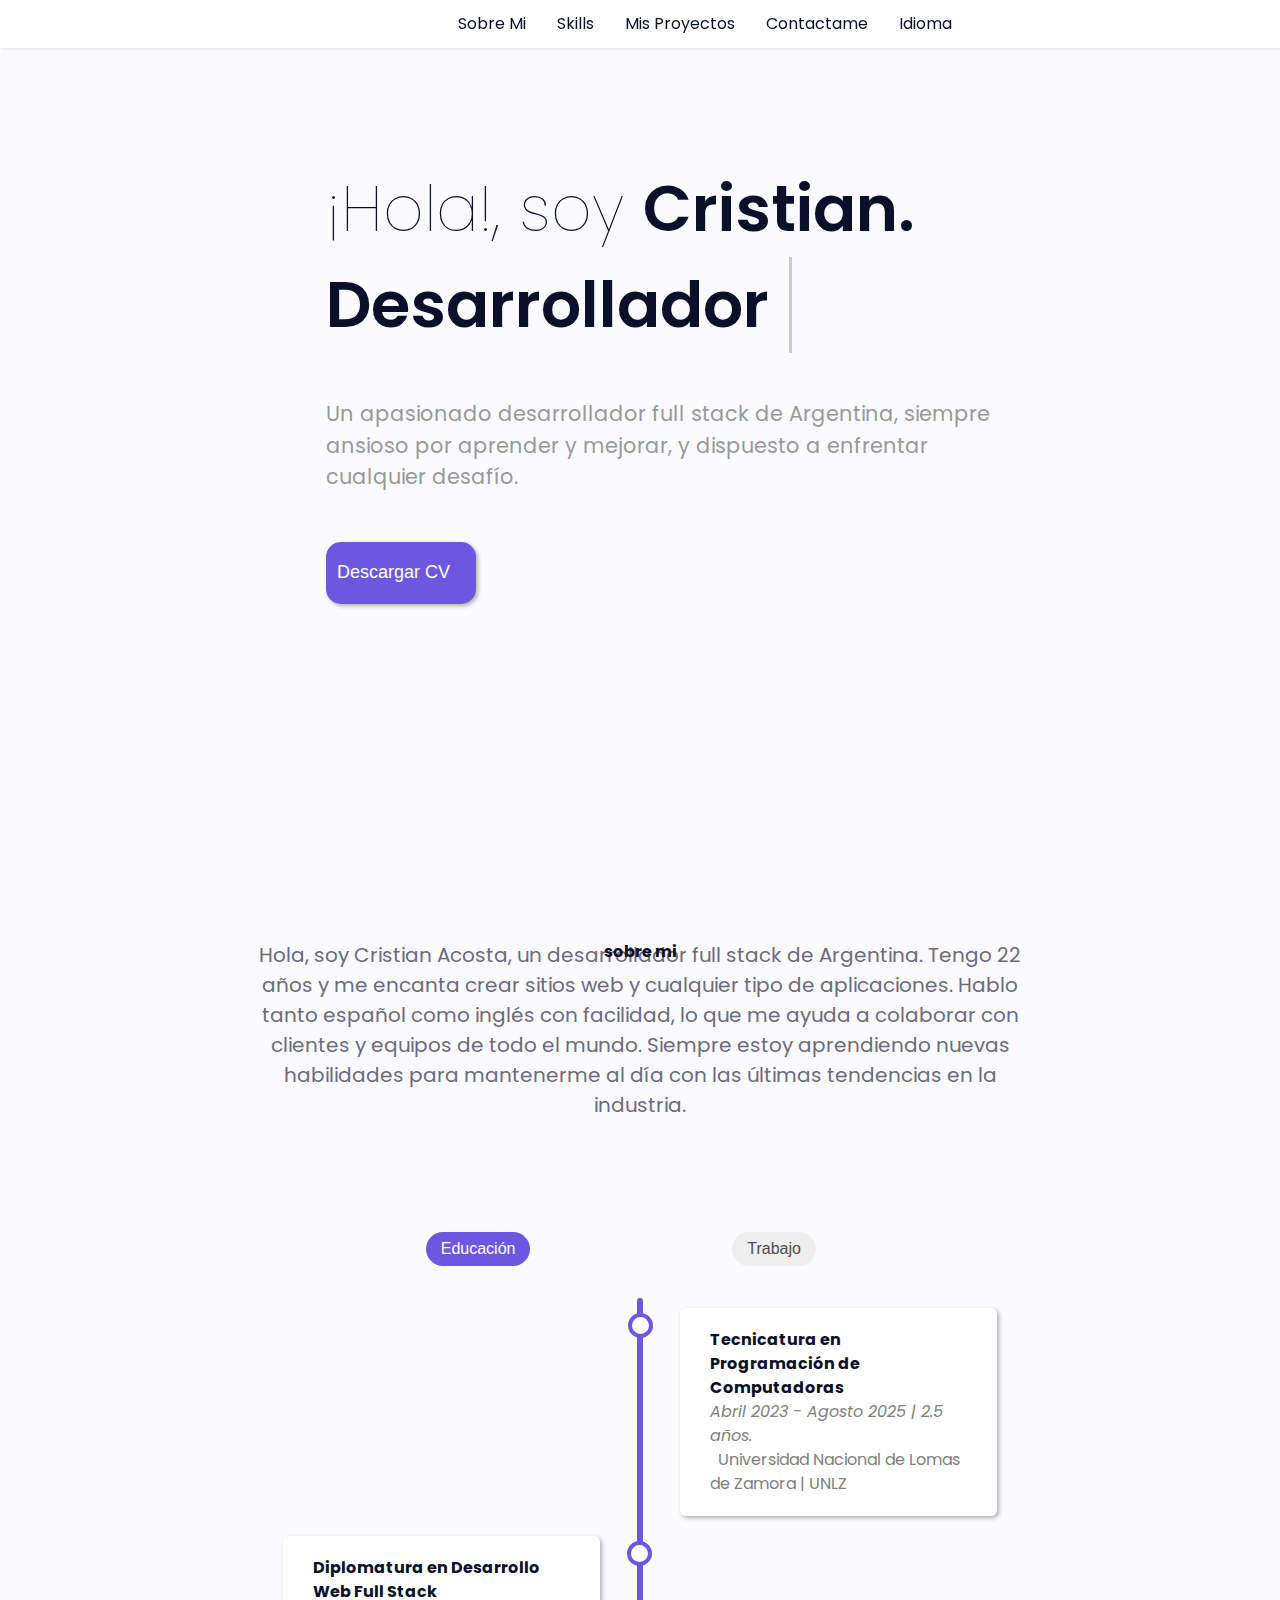
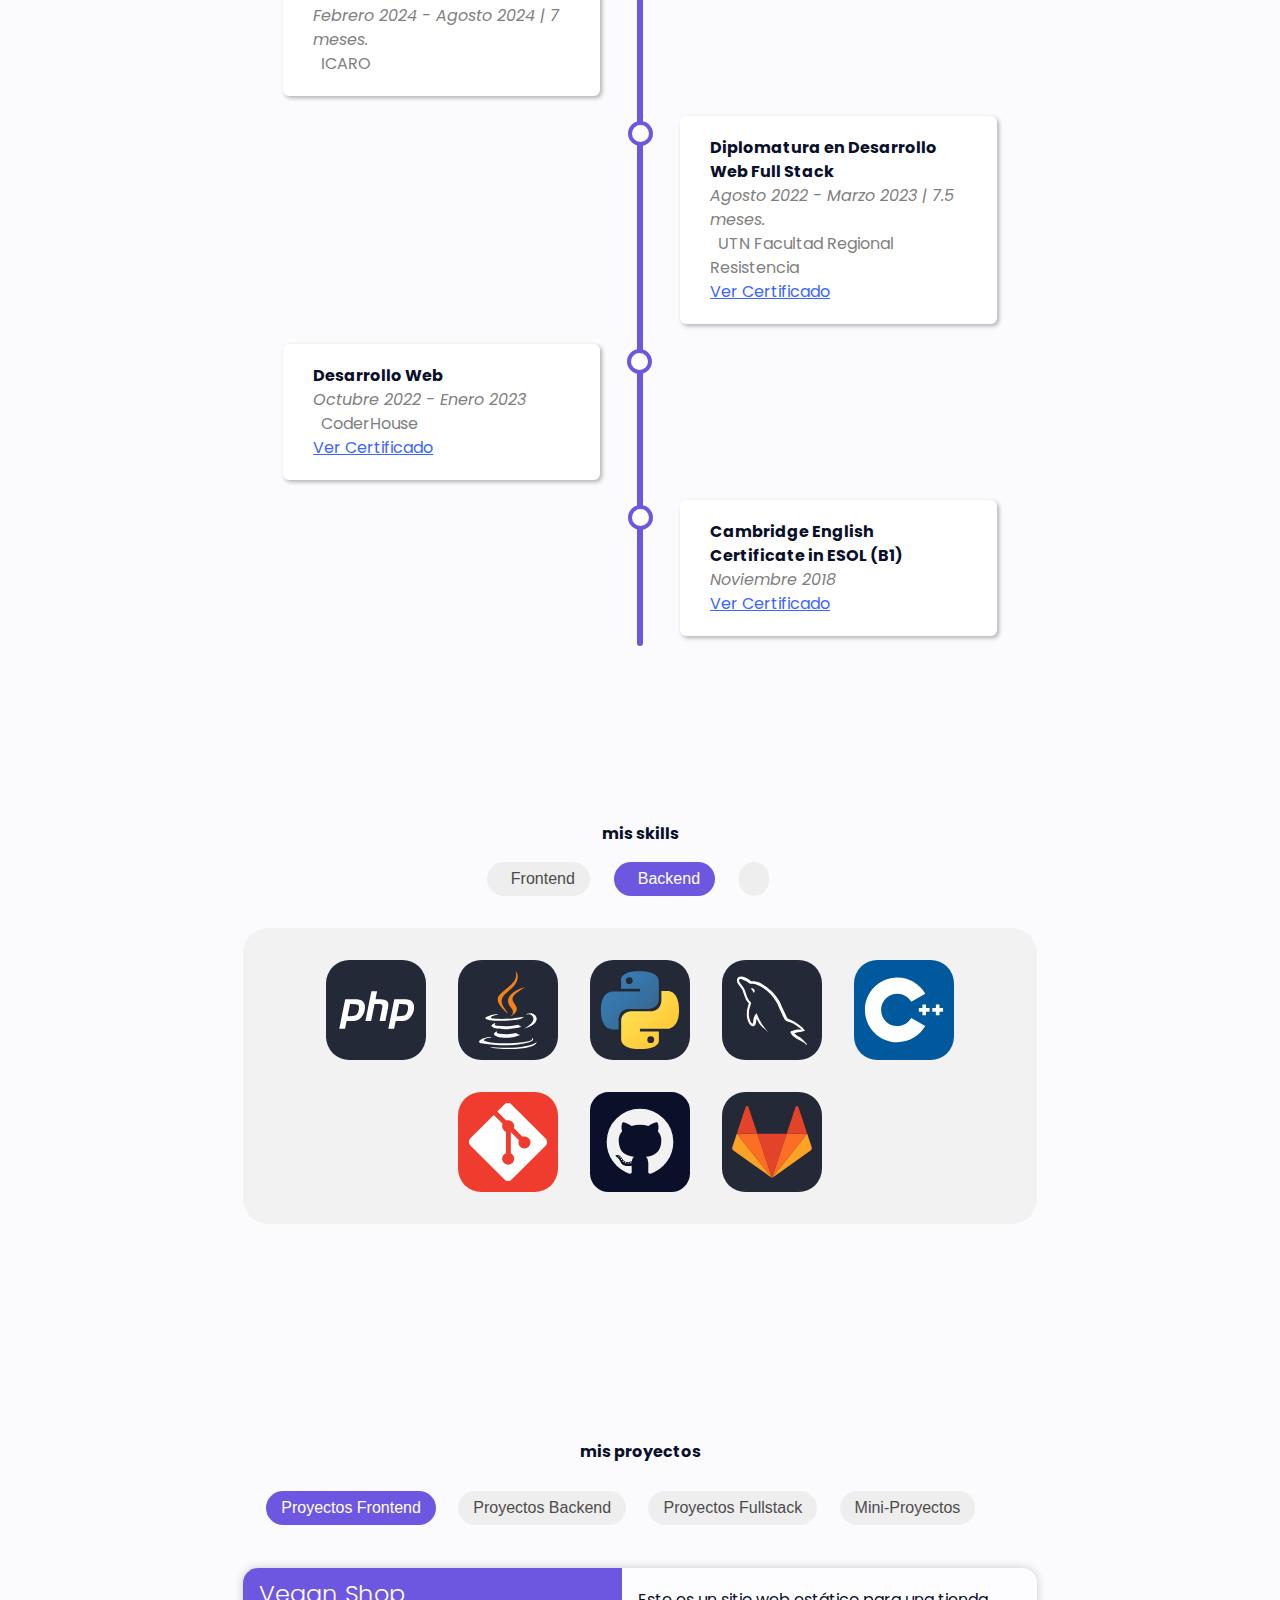
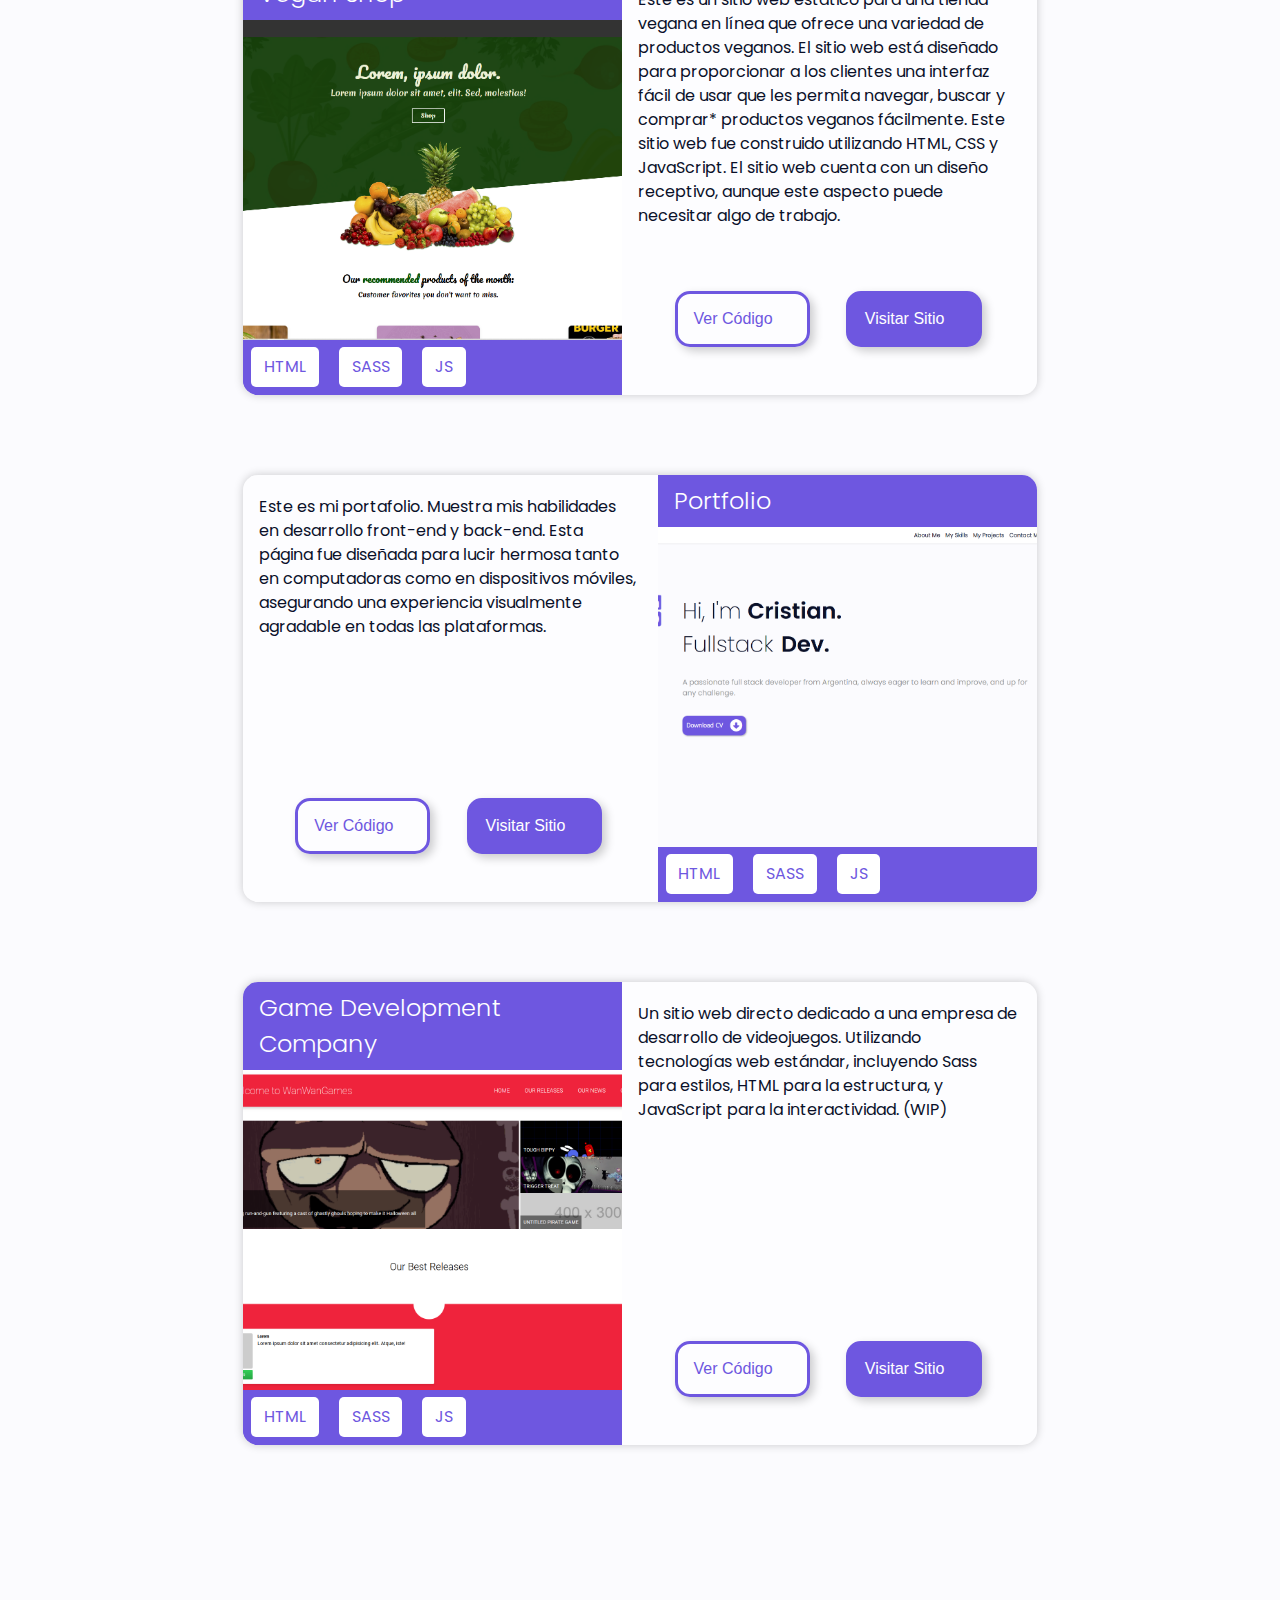
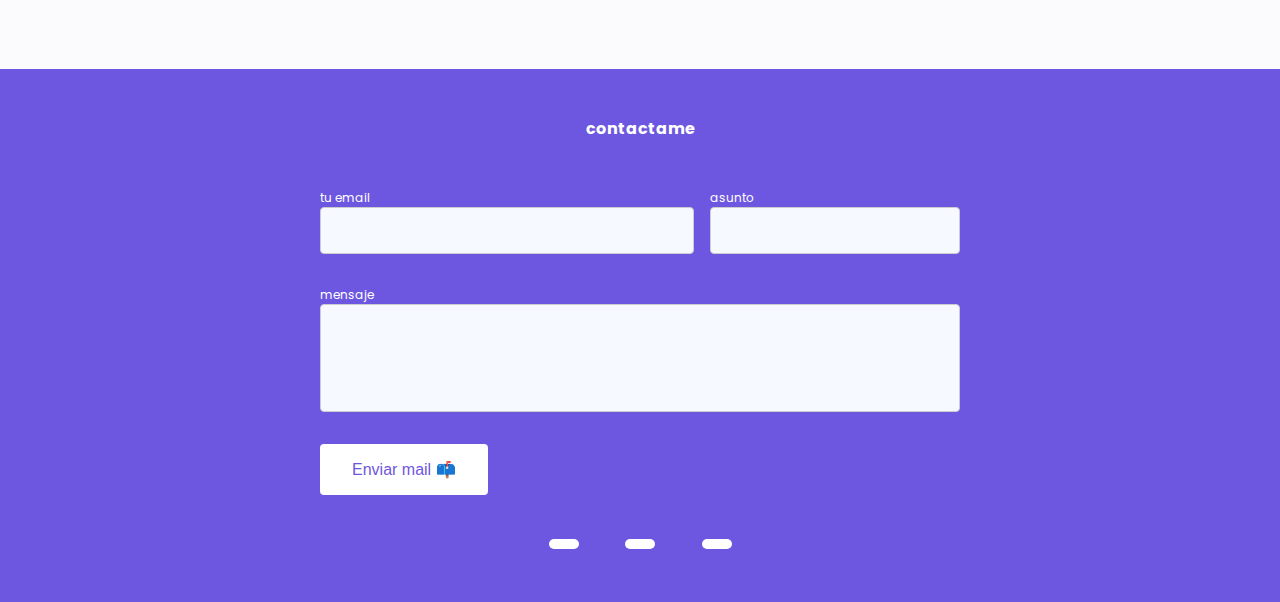
==== pages/es/index.html @ cb683a99 "new page in spanish" ====
<!DOCTYPE html>
<html lang="en">

<head>
    <meta charset="UTF-8">
    <meta name="viewport" content="width=device-width, initial-scale=1.0">
    <title>💼 Portfolio</title>
    <link rel="stylesheet" href="../../css/style.css">

    <!-- Fonts -->
    <link rel="preconnect" href="https://fonts.googleapis.com">
    <link rel="preconnect" href="https://fonts.gstatic.com" crossorigin>
    <link href="https://fonts.googleapis.com/css2?family=Roboto:wght@100;300;400;500;700;900&display=swap"
        rel="stylesheet">

    <!-- Icons -->
    <link rel="stylesheet" href="https://unicons.iconscout.com/release/v4.0.0/css/line.css">
    <script src="https://kit.fontawesome.com/a4e316a428.js" crossorigin="anonymous"></script>
    <script src="https://code.iconify.design/iconify-icon/1.0.7/iconify-icon.min.js"></script>
</head>


<body>
    <header>
        <!-- Header logo -->
        <div class="header_logo">
            <a href="#">
                <i class="fa-solid fa-microchip"></i>
            </a>
        </div>

        <!-- Navigation -->
        <nav>
            <ul id="mobile-nav">
                <!-- Hidden on mobile -->
                <li class="mobile-hidden">
                    <a href="#aboutme">Sobre Mi</a>
                </li>
                <li class="mobile-hidden">
                    <a href="#myskills">Skills</a>
                </li>
                <li class="mobile-hidden">
                    <a href="#projects">Mis Proyectos</a>
                </li>

                <li class="mobile-hidden">
                    <a href="#form">Contactame</a>
                </li>

                <li class="language_btn">
                    <a class="language_btn-text">Idioma
                        <i class="fa-solid fa-chevron-down iconElement"></i>
                    </a>
                    <div class="language_btn-content">
                        <a href="../../index.html" class="lang-option" data-lang="en">English</a>
                        <a href="" class="lang-option" data-lang="es">Español</a>
                    </div>
                </li>

            </ul>
            <li class="language_btn language_btn_mobile">
                <p class="language_btn-text">Idioma
                    <i class="fa-solid fa-chevron-down iconElement"></i>
                </p>
                <div class="language_btn-content">
                    <a href="../../index.html" class="lang-option" data-lang="en">English</a>
                    <a href="" class="lang-option" data-lang="en">Español</a>
                </div>
            </li>
        </nav>

        <!-- Burger menu for mobile -->
        <div class="burguer_menu">
            <div id="burguer_menu-icon">
                <i class="uil uil-bars"></i>
            </div>
        </div>
    </header>

    <main>
        <section id="presentation">
            <!-- Presentation Intro Text -->
            <div class="presentation_intro-text">
                <!-- Social Icons -->
                <div class="presentation_intro-text_social">
                    <i onclick="location.href='https://www.linkedin.com/in/cristian-acosta01/';"
                        class="fa-brands fa-linkedin"></i>
                    <i onclick="location.href='https://github.com/Acosta01-dev';"
                        class="fa-brands fa-square-github"></i>
                </div>
                <!-- Intro Text Content -->
                <div class="presentation_intro-text_greetings">
                    <h1>
                        ¡Hola!, soy <span>Cristian.</span><br> <span>Desarrollador</span>
                        <span class="typed-text"></span><span class="cursor">&nbsp;</span>
                    </h1>
                    <p>
                        Un apasionado desarrollador full stack de Argentina, siempre ansioso por aprender y mejorar, y
                        dispuesto a
                        enfrentar cualquier desafío.
                    </p>

                    <!-- Download CV Button -->
                    <button onclick="location.href='https://github.com/Acosta01-dev';">
                        <p>Descargar CV <i class="fa-solid fa-circle-down"></i></p>
                    </button>
                </div>


            </div>

            <div class="scrolldown_animation">
                <span></span>
                <span></span>
            </div>

        </section>

        <section id="aboutme">
            <!-- About Me Subtitle -->
            <p class="subtitle" data-unique="first_subtitle">sobre mi</p>
            <!-- User Circle Icon -->
            <i class="uil uil-user-circle"></i>
            <!-- About Me Text -->

            <p class="text">
                Hola, soy Cristian Acosta, un desarrollador full stack de Argentina. Tengo 22 años y me encanta
                crear sitios web y cualquier tipo de aplicaciones. Hablo tanto español como inglés con facilidad, lo que
                me ayuda a
                colaborar con clientes y equipos de todo el mundo. Siempre estoy aprendiendo nuevas habilidades para
                mantenerme al día con las últimas tendencias en la industria.
            </p>
        </section>

        <section>
            <div class="tabs-section" id="experience">
                <div class="tabs">
                    <div class="tabs_button tab-active" data-tab="tab1">
                        <button>
                            <p><i class="fa-solid fa-graduation-cap"></i> Educación</p>
                        </button>
                    </div>
                    <div class="tabs_button " data-tab="tab2">
                        <button>
                            <p><i class="fa-solid fa-briefcase"></i> Trabajo</p>
                        </button>
                    </div>
                </div>
                <div class="timeline_container">
                    <div class="timeline tab-content-js tab-content-active " id="tab1">

                        <div class="container right">
                            <div class="content">
                                <h1>Tecnicatura en Programación de Computadoras</h1>
                                <i>Abril 2023 - Agosto 2025 | 2.5 años.</i>
                                <p><i class="fa-sharp fa-solid fa-location-dot"></i>&nbsp; Universidad Nacional de Lomas
                                    de Zamora | UNLZ
                                </p>
                                <!-- <a href="">Ver Certificado</a> -->
                            </div>
                        </div>
                        <div class="container left">
                            <div class="content">
                                <h1>Diplomatura en Desarrollo Web Full Stack</h1>
                                <i>Febrero 2024 - Agosto 2024 | 7 meses.</i>
                                <p><i class="fa-sharp fa-solid fa-location-dot"></i>&nbsp; ICARO</p>
                                <!-- <a href="">See Certificate</a> -->
                            </div>
                        </div>
                        <div class="container right">
                            <div class="content">
                                <h1>Diplomatura en Desarrollo Web Full Stack</h1>
                                <i>Agosto 2022 - Marzo 2023 | 7.5 meses.</i>
                                <p><i class="fa-sharp fa-solid fa-location-dot"></i>&nbsp; UTN Facultad Regional
                                    Resistencia</p>
                                <a
                                    href="https://www.dropbox.com/s/x7ukhpajjzqy4nh/cert_aprob_57362_2669_2_2023-04-05-15-51-03.pdf?dl=0">Ver
                                    Certificado
                                </a>
                            </div>
                        </div>
                        <div class="container left">
                            <div class="content">
                                <h1>Desarrollo Web</h1>
                                <i>Octubre 2022 - Enero 2023</i>
                                <p><i class="fa-sharp fa-solid fa-location-dot"></i>&nbsp; CoderHouse</p>
                                <a
                                    href="https://www.dropbox.com/s/n609jxox1w1y4jg/63e1ec010eebb9000ef6c9c2%281%29.png?dl=0">Ver
                                    Certificado</a>
                            </div>
                        </div>
                        <div class="container right">
                            <div class="content">
                                <h1>Cambridge English Certificate in ESOL (B1)</h1>
                                <i>Noviembre 2018</i>
                                <a href="https://www.dropbox.com/s/uuyk7k5vzhvl5i5/Cambridge%20B1%20.pdf?dl=0">Ver
                                    Certificado</a>
                            </div>
                        </div>
                    </div>

                    <div class="timeline tab-content-js" id="tab2">
                        <div class="container left">
                            <div class="content">
                                <h1>Automotores Guamini</h1>
                                <i>Enero 2023 - Diciembre 2023</i>
                                <p><i class="fa-sharp fa-solid fa-circle-info"></i> Desarrollador Web</p>
                                <p><span>Diseñé y actualicé un sitio web con su correspondiente base de datos, asumiendo
                                        la responsabilidad de su mantenimiento durante un año. Utilicé PHP, SASS, HTML y
                                        JavaScript para el desarrollo e implementación.
                                    </span>
                                </p>
                            </div>
                        </div>
                        <!--<div     class="container right">
                            <div class="content">
                                <h1>Pure-Spa</h1>
                                <i>October 2022 - November 2022</i>
                                <p><i class="fa-sharp fa-solid fa-circle-info"></i> Freelance Project</p>
                                <p><span>Designed and developed a responsive static website about a wellness center for
                                        a
                                        costumer, utilizing HTML, CSS, and JavaScript to create an intuitive and
                                        visually
                                        appealing user interface.
                                    </span></p>

                            </div>
                        </div>
                    -->
                    </div>
                </div>

                <!-- https://icon-sets.iconify.design/ -->
            </div>
            <div class='tabs-section' id="myskills">
                <p class="subtitle">mis skills</p>
                <div class="tabs">
                    <div class="tabs_button " data-tab="tab1">
                        <button>
                            <p><i class="fa-solid fa-desktop"></i>&nbsp; Frontend</p>
                        </button>
                    </div>
                    <div class="tabs_button  tab-active" data-tab="tab2">
                        <button>
                            <p><i class="fa-solid fa-database"></i>&nbsp; Backend</p>
                        </button>
                    </div>
                    <div class="tabs_button " data-tab="tab3">
                        <button>
                            <p><i class="fa-solid fa-plus"></i></p>
                        </button>
                    </div>

                </div>
                <div class="tabs-content">
                    <div class="tab-content tab-content-js " id="tab1">
                        <p>
                            <svg xmlns="http://www.w3.org/2000/svg" width="100" height="100" viewBox="0 0 256 256">
                                <g fill="none">
                                    <rect width="256" height="256" fill="#E14E1D" rx="60" />
                                    <path fill="#fff"
                                        d="m48 38l8.61 96.593h110.71l-3.715 41.43l-35.646 9.638l-35.579-9.624l-2.379-26.602H57.94l4.585 51.281l65.427 18.172l65.51-18.172l8.783-98.061H85.824l-2.923-32.71h122.238L208 38H48Z" />
                                    <path fill="#EBEBEB"
                                        d="M128 38H48l8.61 96.593H128v-31.938H85.824l-2.923-32.71H128V38Zm0 147.647l-.041.014l-35.579-9.624l-2.379-26.602H57.94l4.585 51.281l65.427 18.172l.049-.014v-33.227Z" />
                                </g>
                            </svg>
                        </p>
                        <p>
                            <svg xmlns="http://www.w3.org/2000/svg" width="100" height="100" viewBox="0 0 256 256">
                                <g fill="none">
                                    <rect width="256" height="256" fill="#0277BD" rx="60" />
                                    <path fill="#EBEBEB"
                                        d="m53.753 102.651l2.862 31.942h71.481v-31.942H53.753ZM128.095 38H48l2.904 31.942h77.191V38Zm0 180.841v-33.233l-.14.037l-35.574-9.605l-2.274-25.476H58.042l4.475 50.154l65.431 18.164l.147-.041Z" />
                                    <path fill="#fff"
                                        d="m167.318 134.593l-3.708 41.426l-35.625 9.616v33.231l65.483-18.148l.48-5.397l7.506-84.092l.779-8.578L208 38h-80.015v31.942h45.009l-2.906 32.709h-42.103v31.942h39.333Z" />
                                </g>
                            </svg>
                        </p>
                        <p><svg xmlns="http://www.w3.org/2000/svg" width="100" height="100" viewBox="0 0 256 256">
                                <g fill="none">
                                    <rect width="256" height="256" fill="#F0DB4F" rx="60" />
                                    <path fill="#323330"
                                        d="m67.312 213.932l19.59-11.856c3.78 6.701 7.218 12.371 15.465 12.371c7.905 0 12.889-3.092 12.889-15.12v-81.798h24.058v82.138c0 24.917-14.606 36.259-35.916 36.259c-19.245 0-30.416-9.967-36.087-21.996m85.07-2.576l19.588-11.341c5.157 8.421 11.859 14.607 23.715 14.607c9.969 0 16.325-4.984 16.325-11.858c0-8.248-6.53-11.17-17.528-15.98l-6.013-2.579c-17.357-7.388-28.871-16.668-28.871-36.258c0-18.044 13.748-31.792 35.229-31.792c15.294 0 26.292 5.328 34.196 19.247l-18.731 12.029c-4.125-7.389-8.591-10.31-15.465-10.31c-7.046 0-11.514 4.468-11.514 10.31c0 7.217 4.468 10.139 14.778 14.608l6.014 2.577c20.449 8.765 31.963 17.699 31.963 37.804c0 21.654-17.012 33.51-39.867 33.51c-22.339 0-36.774-10.654-43.819-24.574" />
                                </g>
                            </svg></p>
                        <p><svg xmlns="http://www.w3.org/2000/svg" width="100" height="100" viewBox="0 0 256 256">
                                <g fill="none">
                                    <rect width="256" height="256" fill="#CD6799" rx="60" />
                                    <g clip-path="url(#skillIconsSass0)">
                                        <path fill="#fff"
                                            d="M200.107 139.163c-6.974.036-13.034 1.716-18.109 4.198c-1.862-3.687-3.724-6.973-4.053-9.383c-.365-2.811-.803-4.527-.365-7.886c.438-3.359 2.41-8.141 2.373-8.506c-.036-.366-.438-2.081-4.454-2.118c-4.016-.036-7.484.767-7.886 1.826c-.402 1.058-1.168 3.468-1.679 5.951c-.694 3.651-8.033 16.685-12.231 23.512c-1.351-2.665-2.519-5.002-2.775-6.864c-.365-2.811-.803-4.527-.365-7.886c.438-3.359 2.41-8.142 2.373-8.507c-.036-.365-.438-2.081-4.454-2.117c-4.016-.037-7.485.766-7.886 1.825c-.402 1.059-.84 3.542-1.68 5.951c-.839 2.41-10.587 24.17-13.143 29.792a168.207 168.207 0 0 1-3.249 6.754s-.037.11-.146.292a91 91 0 0 1-1.096 2.081v.037c-.547.986-1.132 1.898-1.424 1.898c-.219 0-.62-2.628.073-6.206c1.461-7.558 4.929-19.314 4.893-19.715c0-.219.657-2.264-2.264-3.323c-2.848-1.059-3.87.694-4.126.694c-.255 0-.438.621-.438.621s3.177-13.217-6.06-13.217c-5.769 0-13.728 6.316-17.67 12.012a5003.282 5003.282 0 0 0-13.437 7.338c-2.153 1.205-4.38 2.41-6.462 3.542c-.146-.146-.292-.329-.438-.475c-11.172-11.939-31.836-20.372-30.96-36.4c.329-5.842 2.337-21.176 39.686-39.796c30.741-15.151 55.203-10.953 59.438-1.643c6.06 13.29-13.107 37.97-44.87 41.548c-12.122 1.351-18.474-3.322-20.08-5.074c-1.68-1.826-1.936-1.935-2.557-1.57c-1.022.547-.365 2.19 0 3.139c.95 2.483 4.856 6.864 11.464 9.018c5.842 1.899 20.044 2.958 37.24-3.687c19.241-7.448 34.283-28.15 29.865-45.491c-4.417-17.598-33.625-23.403-61.263-13.582c-16.43 5.842-34.246 15.042-47.061 27.017c-15.225 14.24-17.634 26.616-16.648 31.8c3.541 18.401 28.915 30.376 39.065 39.248c-.511.292-.986.548-1.387.767c-5.075 2.519-24.425 12.632-29.245 23.33c-5.476 12.121.877 20.81 5.075 21.978c13.034 3.615 26.433-2.884 33.626-13.618c7.192-10.734 6.316-24.68 2.993-31.069a.762.762 0 0 0-.146-.219c1.315-.767 2.665-1.57 3.98-2.337a195.705 195.705 0 0 1 7.338-4.126c-1.241 3.396-2.154 7.448-2.592 13.29c-.547 6.864 2.264 15.772 5.951 19.277c1.643 1.533 3.578 1.57 4.82 1.57c4.308 0 6.243-3.578 8.397-7.813c2.628-5.185 5.002-11.209 5.002-11.209s-2.958 16.284 5.074 16.284c2.921 0 5.878-3.797 7.193-5.732v.036s.073-.109.219-.365c.292-.475.474-.767.474-.767v-.073c1.169-2.044 3.797-6.681 7.704-14.385c5.038-9.93 9.894-22.343 9.894-22.343s.438 3.03 1.935 8.068c.876 2.958 2.702 6.207 4.162 9.347c-1.168 1.643-1.898 2.555-1.898 2.555l.036.037c-.949 1.241-1.971 2.592-3.103 3.906c-3.98 4.747-8.726 10.187-9.383 11.757c-.767 1.862-.584 3.212.876 4.308c1.059.803 2.957.912 4.892.803c3.578-.256 6.098-1.132 7.339-1.68c1.935-.693 4.199-1.752 6.316-3.322c3.907-2.884 6.28-7.01 6.061-12.45c-.11-2.994-1.096-5.987-2.3-8.799c.365-.511.693-1.022 1.058-1.533c6.171-9.018 10.953-18.912 10.953-18.912s.438 3.03 1.935 8.069c.73 2.555 2.227 5.33 3.542 8.032c-5.805 4.71-9.383 10.186-10.661 13.764c-2.3 6.645-.511 9.638 2.884 10.332c1.534.329 3.724-.401 5.331-1.095c2.044-.657 4.454-1.789 6.754-3.469c3.906-2.884 7.667-6.9 7.448-12.34c-.11-2.482-.767-4.929-1.68-7.302c4.929-2.044 11.282-3.176 19.387-2.227c17.379 2.045 20.811 12.888 20.153 17.452c-.657 4.563-4.308 7.046-5.513 7.813c-1.204.767-1.606 1.022-1.496 1.57c.146.803.73.766 1.752.62c1.424-.255 9.127-3.687 9.456-12.084c.548-10.734-9.675-22.454-27.747-22.344ZM66.043 184.362c-5.768 6.279-13.8 8.653-17.269 6.645c-3.724-2.155-2.264-11.428 4.82-18.073c4.307-4.052 9.857-7.813 13.544-10.113c.84-.511 2.081-1.241 3.578-2.154c.256-.146.402-.219.402-.219l.876-.548c2.592 9.493.11 17.854-5.95 24.462Zm41.986-28.551c-2.008 4.893-6.206 17.415-8.762 16.722c-2.19-.585-3.541-10.077-.438-19.46c1.57-4.71 4.892-10.332 6.827-12.523c3.14-3.505 6.608-4.673 7.448-3.249c1.059 1.862-3.833 15.443-5.075 18.51Zm34.648 16.576c-.84.438-1.643.73-2.008.511c-.256-.146.365-.73.365-.73s4.345-4.674 6.061-6.791c.985-1.242 2.154-2.702 3.395-4.345v.475c0 5.586-5.403 9.346-7.813 10.88Zm26.725-6.098c-.621-.438-.511-1.898 1.57-6.462c.803-1.789 2.702-4.782 5.951-7.667c.365 1.169.621 2.3.584 3.359c-.036 7.047-5.075 9.675-8.105 10.77Z" />
                                    </g>
                                    <defs>
                                        <clipPath id="skillIconsSass0">
                                            <path fill="#fff" d="M28 53h200v149.909H28z" />
                                        </clipPath>
                                    </defs>
                                </g>
                            </svg></p>
                        <p> <svg xmlns="http://www.w3.org/2000/svg" width="100" height="100" viewBox="0 0 256 256">
                                <g fill="none">
                                    <rect width="256" height="256" fill="url(#skillIconsBootstrap0)" rx="60" />
                                    <g filter="url(#skillIconsBootstrap2)">
                                        <path fill="url(#skillIconsBootstrap1)"
                                            d="M131.97 196.157c29.676 0 47.559-14.531 47.559-38.497c0-18.117-12.759-31.232-31.706-33.309v-.754c13.92-2.265 24.843-15.192 24.843-29.628c0-20.57-16.239-33.969-40.986-33.969H76v136.157h55.97ZM97.653 77.267h28.807c15.66 0 24.553 6.983 24.553 19.627c0 13.493-10.343 21.041-29.096 21.041H97.653V77.267Zm0 101.623v-44.819h28.613c20.494 0 31.127 7.548 31.127 22.268c0 14.719-10.343 22.551-29.87 22.551h-29.87Z" />
                                        <path stroke="#fff" stroke-width="2"
                                            d="M131.97 196.157c29.676 0 47.559-14.531 47.559-38.497c0-18.117-12.759-31.232-31.706-33.309v-.754c13.92-2.265 24.843-15.192 24.843-29.628c0-20.57-16.239-33.969-40.986-33.969H76v136.157h55.97ZM97.653 77.267h28.807c15.66 0 24.553 6.983 24.553 19.627c0 13.493-10.343 21.041-29.096 21.041H97.653V77.267Zm0 101.623v-44.819h28.613c20.494 0 31.127 7.548 31.127 22.268c0 14.719-10.343 22.551-29.87 22.551h-29.87Z" />
                                    </g>
                                    <defs>
                                        <linearGradient id="skillIconsBootstrap0" x1="0" x2="256" y1="0" y2="256"
                                            gradientUnits="userSpaceOnUse">
                                            <stop stop-color="#9013FE" />
                                            <stop offset="1" stop-color="#6B11F4" />
                                        </linearGradient>
                                        <linearGradient id="skillIconsBootstrap1" x1="85.793" x2="148.541" y1="68.962"
                                            y2="175.084" gradientUnits="userSpaceOnUse">
                                            <stop stop-color="#fff" />
                                            <stop offset="1" stop-color="#F1E5FC" />
                                        </linearGradient>
                                        <filter id="skillIconsBootstrap2" width="137.529" height="170.157" x="59" y="47"
                                            color-interpolation-filters="sRGB" filterUnits="userSpaceOnUse">
                                            <feFlood flood-opacity="0" result="BackgroundImageFix" />
                                            <feColorMatrix in="SourceAlpha" result="hardAlpha"
                                                values="0 0 0 0 0 0 0 0 0 0 0 0 0 0 0 0 0 0 127 0" />
                                            <feOffset dy="4" />
                                            <feGaussianBlur stdDeviation="8" />
                                            <feColorMatrix values="0 0 0 0 0 0 0 0 0 0 0 0 0 0 0 0 0 0 0.15 0" />
                                            <feBlend in2="BackgroundImageFix" result="effect1_dropShadow_158_100" />
                                            <feBlend in="SourceGraphic" in2="effect1_dropShadow_158_100"
                                                result="shape" />
                                        </filter>
                                    </defs>
                                </g>
                            </svg>
                        </p>
                        <!--
                        <p>
                            <svg xmlns="http://www.w3.org/2000/svg" width="100" height="100" viewBox="0 0 256 256">
                                <g fill="none">
                                    <rect width="256" height="256" fill="#242938" rx="60" />
                                    <path fill="#00D8FF"
                                        d="M128.001 146.951c10.304 0 18.656-8.353 18.656-18.656c0-10.303-8.352-18.656-18.656-18.656c-10.303 0-18.656 8.353-18.656 18.656c0 10.303 8.353 18.656 18.656 18.656Z" />
                                    <path stroke="#00D8FF" stroke-width="8.911"
                                        d="M128.002 90.363c25.048 0 48.317 3.594 65.862 9.635C215.003 107.275 228 118.306 228 128.295c0 10.409-13.774 22.128-36.475 29.649c-17.162 5.686-39.746 8.654-63.523 8.654c-24.378 0-47.463-2.786-64.819-8.717C41.225 150.376 28 138.506 28 128.295c0-9.908 12.41-20.854 33.252-28.12c17.61-6.14 41.453-9.812 66.746-9.812h.004Z"
                                        clip-rule="evenodd" />
                                    <path stroke="#00D8FF" stroke-width="8.911"
                                        d="M94.981 109.438c12.514-21.698 27.251-40.06 41.249-52.24c16.864-14.677 32.914-20.425 41.566-15.436c9.017 5.2 12.288 22.988 7.463 46.41c-3.645 17.707-12.359 38.753-24.238 59.351c-12.179 21.118-26.124 39.724-39.931 51.792c-17.471 15.272-34.362 20.799-43.207 15.698c-8.583-4.946-11.865-21.167-7.747-42.852c3.479-18.323 12.21-40.812 24.841-62.723h.004Z"
                                        clip-rule="evenodd" />
                                    <path stroke="#00D8FF" stroke-width="8.911"
                                        d="M95.012 147.578c-12.549-21.674-21.093-43.616-24.659-61.826c-4.293-21.941-1.258-38.716 7.387-43.72c9.009-5.216 26.052.834 43.934 16.712c13.52 12.004 27.403 30.061 39.316 50.639c12.214 21.098 21.368 42.473 24.929 60.461c4.506 22.764.859 40.157-7.978 45.272c-8.574 4.964-24.265-.291-40.996-14.689c-14.136-12.164-29.26-30.959-41.933-52.849Z"
                                        clip-rule="evenodd" />
                                </g>
                            </svg>
                        </p>
                        <p>
                            <svg xmlns="http://www.w3.org/2000/svg" width="100" height="100" viewBox="0 0 256 256">
                                <g fill="none">
                                    <rect width="256" height="256" fill="#007ACC" rx="60" />
                                    <path fill="#fff"
                                        d="m56.611 128.849l-.081 10.484h33.32v94.679h23.57v-94.679h33.32v-10.281c0-5.689-.121-10.443-.284-10.565c-.122-.162-20.399-.244-44.983-.203l-44.739.122l-.122 10.443Zm149.956-10.741c6.501 1.626 11.459 4.511 16.01 9.224c2.357 2.52 5.851 7.112 6.136 8.209c.081.325-11.053 7.802-17.798 11.987c-.244.163-1.22-.894-2.317-2.519c-3.291-4.795-6.745-6.868-12.028-7.233c-7.761-.529-12.759 3.535-12.718 10.321c0 1.991.284 3.169 1.097 4.795c1.706 3.535 4.876 5.648 14.832 9.955c18.326 7.884 26.168 13.085 31.045 20.48c5.445 8.249 6.664 21.415 2.966 31.208c-4.063 10.646-14.141 17.879-28.323 20.277c-4.388.772-14.791.65-19.504-.203c-10.281-1.829-20.033-6.908-26.047-13.572c-2.357-2.601-6.949-9.387-6.664-9.875c.121-.162 1.178-.812 2.356-1.503c1.138-.65 5.446-3.129 9.509-5.486l7.355-4.267l1.544 2.276c2.154 3.291 6.867 7.802 9.712 9.305c8.167 4.308 19.383 3.698 24.909-1.259c2.357-2.154 3.332-4.389 3.332-7.68c0-2.967-.366-4.267-1.91-6.502c-1.991-2.844-6.054-5.242-17.595-10.24c-13.206-5.689-18.895-9.224-24.096-14.832c-3.007-3.25-5.852-8.452-7.03-12.8c-.975-3.616-1.219-12.678-.447-16.335c2.722-12.759 12.353-21.658 26.25-24.3c4.511-.853 14.994-.528 19.424.569Z" />
                                </g>
                            </svg>
                        </p>
                         -->
                    </div>
                    <div class="tab-content tab-content-js tab-content-active" id="tab2">
                        <p>
                            <svg xmlns="http://www.w3.org/2000/svg" width="100" height="100" viewBox="0 0 256 256">
                                <g fill="none">
                                    <rect width="256" height="256" fill="#242938" rx="60" />
                                    <path fill="#fff"
                                        d="M49.158 100.246h28.408c8.338.07 14.38 2.474 18.126 7.208c3.746 4.734 4.982 11.2 3.71 19.398c-.494 3.746-1.59 7.42-3.286 11.024c-1.626 3.604-3.886 6.854-6.784 9.752c-3.534 3.674-7.314 6.006-11.342 6.996c-4.028.99-8.198 1.484-12.508 1.484h-12.72l-4.028 20.14H34l15.158-76.002ZM61.56 112.33l-6.36 31.8c.424.07.848.106 1.272.106h1.484c6.784.07 12.438-.6 16.96-2.014c4.522-1.484 7.562-6.642 9.116-15.476c1.272-7.42 0-11.696-3.816-12.826c-3.746-1.13-8.444-1.66-14.098-1.59c-.848.07-1.66.106-2.438.106h-2.226l.106-.106M116.186 80h14.628l-4.134 20.246h13.144c7.208.142 12.578 1.626 16.112 4.452c3.604 2.826 4.664 8.198 3.18 16.112l-7.102 35.298h-14.84l6.784-33.708c.706-3.534.494-6.042-.636-7.526s-3.568-2.226-7.314-2.226l-11.766-.106l-8.692 43.566h-14.628L116.186 80Zm58.638 20.246h28.408c8.338.07 14.38 2.474 18.126 7.208c3.746 4.734 4.982 11.2 3.71 19.398c-.494 3.746-1.59 7.42-3.286 11.024c-1.626 3.604-3.886 6.854-6.784 9.752c-3.534 3.674-7.314 6.006-11.342 6.996c-4.028.99-8.198 1.484-12.508 1.484h-12.72l-4.028 20.14h-14.734l15.158-76.002Zm12.402 12.084l-6.36 31.8c.424.07.848.106 1.272.106h1.484c6.784.07 12.438-.6 16.96-2.014c4.522-1.484 7.562-6.642 9.116-15.476c1.272-7.42 0-11.696-3.816-12.826c-3.746-1.13-8.444-1.66-14.098-1.59c-.848.07-1.66.106-2.438.106h-2.226l.106-.106" />
                                </g>
                            </svg>
                        </p>
                        <p>
                            <svg xmlns="http://www.w3.org/2000/svg" width="100" height="100" viewBox="0 0 256 256">
                                <g fill="none">
                                    <rect width="256" height="256" fill="#242938" rx="60" />
                                    <path fill="#fff"
                                        d="M101.634 182.619s-7.68 4.674 5.345 6.011c15.728 2.004 24.044 1.669 41.407-1.668c0 0 4.674 3.009 11.02 5.344c-39.075 16.696-88.497-1.002-57.772-9.687Zm-5.009-21.705s-8.35 6.346 4.674 7.679c17.028 1.669 30.391 2.004 53.433-2.667c0 0 3.009 3.341 8.015 5.01c-47.083 14.025-99.85 1.333-66.122-10.019v-.003Zm92.17 38.07s5.676 4.674-6.346 8.35c-22.376 6.678-93.839 8.685-113.876 0c-7.009-3.009 6.347-7.352 10.686-8.015c4.342-1.002 6.678-1.002 6.678-1.002c-7.68-5.344-51.095 11.02-22.041 15.729c79.813 13.027 145.603-5.676 124.896-15.028l.003-.034Zm-83.488-60.781s-36.402 8.685-13.028 11.687c10.019 1.333 29.721 1.002 48.089-.335c15.028-1.334 30.09-4.007 30.09-4.007s-5.345 2.338-9.017 4.674c-37.099 9.693-108.23 5.351-87.858-4.668c17.37-8.35 31.724-7.351 31.724-7.351Zm65.116 36.401c37.407-19.37 20.037-38.07 8.015-35.731c-3.009.667-4.342 1.334-4.342 1.334s1.001-2.004 3.34-2.667c23.709-8.35 42.413 25.046-7.679 38.07c0 0 .335-.335.666-1.002v-.004Zm-61.444 52.76c36.067 2.339 91.168-1.334 92.505-18.369c0 0-2.667 6.678-29.72 11.688c-30.722 5.676-68.796 5.009-91.168 1.333c0 0 4.674 4.007 28.386 5.344l-.003.004Z" />
                                    <path fill="#F58219"
                                        d="M147.685 28s20.704 21.039-19.702 52.76c-32.394 25.712-7.351 40.408 0 57.101c-19.035-17.028-32.722-32.059-23.377-46.085C118.331 71.083 156.062 61.064 147.685 28ZM137 123.842c9.683 11.02-2.667 21.039-2.667 21.039s24.711-12.686 13.359-28.387c-10.354-15.028-18.368-22.376 25.046-47.425c0 0-68.46 17.028-35.731 54.766l-.007.007Z" />
                                </g>
                            </svg>
                        </p>
                        <p>
                            <svg xmlns="http://www.w3.org/2000/svg" width="100" height="100" viewBox="0 0 256 256">
                                <g fill="none">
                                    <rect width="256" height="256" fill="#242938" rx="60" />
                                    <path fill="url(#skillIconsPythonDark0)"
                                        d="M127.279 29c-50.772 0-47.602 22.018-47.602 22.018l.057 22.81h48.451v6.85H60.489S28 76.992 28 128.221c0 51.23 28.357 49.414 28.357 49.414h16.924v-23.773s-.912-28.357 27.905-28.357h48.054s26.999.436 26.999-26.094V55.546S180.338 29 127.279 29Zm-26.716 15.339a8.708 8.708 0 0 1 8.717 8.717a8.708 8.708 0 0 1-8.717 8.716a8.708 8.708 0 0 1-8.716-8.716a8.708 8.708 0 0 1 8.716-8.717Z" />
                                    <path fill="url(#skillIconsPythonDark1)"
                                        d="M128.721 227.958c50.772 0 47.602-22.017 47.602-22.017l-.057-22.811h-48.451v-6.849h67.696S228 179.966 228 128.736c0-51.23-28.357-49.413-28.357-49.413h-16.924v23.773s.912 28.357-27.905 28.357H106.76s-27-.437-27 26.093v43.866s-4.099 26.546 48.961 26.546Zm26.716-15.339a8.708 8.708 0 0 1-8.717-8.716a8.708 8.708 0 0 1 8.717-8.717a8.709 8.709 0 0 1 8.717 8.717a8.709 8.709 0 0 1-8.717 8.716Z" />
                                    <defs>
                                        <linearGradient id="skillIconsPythonDark0" x1="47.22" x2="146.333" y1="46.896"
                                            y2="145.02" gradientUnits="userSpaceOnUse">
                                            <stop stop-color="#387EB8" />
                                            <stop offset="1" stop-color="#366994" />
                                        </linearGradient>
                                        <linearGradient id="skillIconsPythonDark1" x1="108.056" x2="214.492"
                                            y1="109.905" y2="210.522" gradientUnits="userSpaceOnUse">
                                            <stop stop-color="#FFE052" />
                                            <stop offset="1" stop-color="#FFC331" />
                                        </linearGradient>
                                    </defs>
                                </g>
                            </svg>
                        </p>
                        <!-- 
                        <p>
                            <svg xmlns="http://www.w3.org/2000/svg" width="100" height="100" viewBox="0 0 256 256">
                                <g fill="none">
                                    <rect width="256" height="256" fill="#242938" rx="60" />
                                    <path fill="#FF2D20" fill-rule="evenodd"
                                        d="M215.846 78.314c.064.243.098.494.098.747v39.199c0 .503-.131.997-.379 1.432a2.838 2.838 0 0 1-1.037 1.047l-32.446 18.942v37.545a2.873 2.873 0 0 1-1.409 2.48l-67.728 39.535c-.155.089-.324.146-.493.207c-.064.022-.123.061-.19.079a2.81 2.81 0 0 1-1.445 0c-.077-.022-.148-.065-.222-.093c-.155-.057-.317-.107-.465-.193l-67.714-39.535a2.848 2.848 0 0 1-1.036-1.047a2.893 2.893 0 0 1-.38-1.433V59.629c0-.258.035-.508.099-.75c.02-.083.07-.158.098-.24c.053-.15.102-.303.18-.443c.053-.093.13-.168.194-.253c.08-.115.155-.233.25-.333c.08-.082.187-.143.278-.214c.102-.086.194-.179.31-.247h.004L76.27 37.382a2.796 2.796 0 0 1 2.819 0l33.859 19.767h.007c.112.072.208.161.31.243c.091.072.193.136.274.215c.099.103.17.221.254.336c.06.085.141.16.19.253c.081.143.127.293.184.443c.028.082.077.157.098.243c.065.244.098.495.099.747v73.45l28.214-16.473v-37.55c0-.25.035-.503.099-.742c.025-.086.07-.161.099-.243c.056-.15.105-.304.183-.443c.053-.093.13-.168.19-.254c.085-.114.155-.232.254-.332c.081-.082.183-.143.275-.215c.105-.085.197-.178.31-.246h.004l33.862-19.768a2.789 2.789 0 0 1 2.818 0l33.859 19.768c.12.072.211.16.317.243c.088.071.19.136.271.214c.099.104.169.222.254.336c.063.086.141.16.19.254c.081.14.127.293.183.443c.032.082.078.157.099.243Zm-5.546 38.292V84.009l-11.849 6.916l-16.369 9.557v32.597l28.221-16.473h-.003Zm-33.859 58.966v-32.618l-16.101 9.325l-45.979 26.609v32.925l62.08-36.241ZM46.644 64.577v110.995l62.073 36.238v-32.919l-32.428-18.61l-.01-.007l-.015-.007c-.109-.064-.2-.157-.303-.236c-.088-.071-.19-.128-.267-.207l-.007-.01c-.092-.09-.156-.2-.233-.301c-.07-.096-.155-.178-.211-.278l-.004-.011c-.064-.107-.103-.236-.148-.357c-.046-.107-.106-.207-.134-.322v-.004c-.035-.135-.042-.278-.057-.418c-.014-.107-.042-.214-.042-.321V81.051L58.493 71.49l-11.849-6.91v-.003Zm31.04-21.415L49.474 59.63l28.203 16.466l28.207-16.47l-28.207-16.463h.007Zm14.671 102.764l16.366-9.553V64.577l-11.85 6.917l-16.368 9.556v71.797l11.852-6.921Zm86.909-83.332l-28.208 16.467l28.208 16.466l28.203-16.47l-28.203-16.463Zm-2.823 37.888l-16.369-9.557l-11.848-6.916v32.597l16.365 9.553l11.852 6.92v-32.597Zm-64.905 73.458l41.373-23.952l20.682-11.968l-28.186-16.456l-32.453 18.946l-29.578 17.267l28.162 16.163Z"
                                        clip-rule="evenodd" />
                                </g>
                            </svg>
                        </p>
                        -->
                        <p>
                            <svg xmlns="http://www.w3.org/2000/svg" width="100" height="100" viewBox="0 0 256 256">
                                <g fill="none">
                                    <rect width="256" height="256" fill="#242938" rx="60" />
                                    <g clip-path="url(#skillIconsMysqlDark0)">
                                        <path fill="#fff" fill-rule="evenodd"
                                            d="M203.801 178.21c-9.79-.272-17.385.731-23.75 3.409c-1.833.736-4.774.736-5.016 3.043c.98.968 1.098 2.552 1.957 3.894c1.467 2.435 4.041 5.715 6.365 7.417l7.834 5.598c4.774 2.917 10.16 4.622 14.811 7.542c2.694 1.704 5.386 3.894 8.08 5.721c1.372.973 2.203 2.558 3.918 3.163v-.368c-.856-1.091-1.103-2.672-1.956-3.894l-3.677-3.526c-3.547-4.744-7.957-8.884-12.731-12.287c-3.918-2.677-12.484-6.326-14.076-10.825l-.241-.273c2.689-.272 5.872-1.219 8.445-1.949c4.165-1.091 7.957-.851 12.238-1.945l5.88-1.704v-1.091c-2.204-2.189-3.795-5.11-6.119-7.176c-6.242-5.353-13.102-10.586-20.203-14.965c-3.794-2.432-8.692-4.017-12.731-6.081c-1.473-.731-3.918-1.096-4.774-2.312c-2.209-2.672-3.43-6.204-5.021-9.369l-10.037-21.168c-2.203-4.745-3.553-9.49-6.242-13.869c-12.611-20.683-26.324-33.212-47.38-45.502c-4.527-2.555-9.913-3.654-15.64-4.99l-9.18-.49c-1.962-.851-3.919-3.164-5.633-4.26c-6.978-4.38-24.974-13.868-30.12-1.363c-3.305 7.907 4.899 15.692 7.684 19.709c2.085 2.798 4.774 5.96 6.247 9.124c.823 2.067 1.098 4.259 1.957 6.449c1.956 5.352 3.794 11.316 6.365 16.306c1.372 2.555 2.813 5.235 4.527 7.545c.98 1.363 2.695 1.947 3.06 4.136c-1.715 2.435-1.833 6.081-2.813 9.127c-4.409 13.748-2.694 30.78 3.548 40.902c1.962 3.04 6.585 9.734 12.858 7.177c5.509-2.19 4.28-9.124 5.871-15.208c.37-1.458.124-2.432.856-3.408v.273l5.021 10.097c3.795 5.961 10.408 12.167 15.914 16.306c2.936 2.19 5.263 5.964 8.934 7.3v-.368h-.241c-.736-1.091-1.839-1.582-2.818-2.433c-2.203-2.189-4.651-4.867-6.366-7.299c-5.139-6.812-9.666-14.357-13.708-22.142c-1.961-3.771-3.676-7.908-5.262-11.679c-.741-1.461-.741-3.654-1.962-4.379c-1.839 2.672-4.527 4.99-5.88 8.273c-2.327 5.23-2.568 11.679-3.424 18.371c-.494.122-.275 0-.494.272c-3.913-.97-5.263-4.99-6.73-8.393c-3.672-8.638-4.287-22.507-1.104-32.484c.856-2.555 4.533-10.585 3.065-13.018c-.74-2.312-3.183-3.648-4.533-5.475c-1.591-2.312-3.3-5.23-4.403-7.785c-2.936-6.817-4.404-14.357-7.59-21.17c-1.473-3.164-4.041-6.45-6.124-9.367c-2.327-3.286-4.892-5.599-6.73-9.49c-.612-1.363-1.468-3.528-.489-4.99c.242-.973.735-1.363 1.71-1.581c1.59-1.364 6.124.365 7.715 1.09c4.527 1.827 8.322 3.529 12.117 6.081c1.715 1.216 3.553 3.529 5.756 4.14h2.574c3.918.85 8.322.272 11.99 1.363c6.49 2.072 12.364 5.11 17.632 8.398c16.035 10.098 29.26 24.454 38.193 41.611c1.468 2.798 2.08 5.353 3.43 8.273c2.574 5.964 5.757 12.045 8.322 17.888c2.574 5.718 5.021 11.562 8.693 16.306c1.838 2.555 9.18 3.891 12.484 5.23c2.45 1.091 6.242 2.073 8.451 3.409c4.159 2.555 8.322 5.475 12.237 8.273c1.956 1.456 8.081 4.499 8.445 6.926l.014-.066ZM78.958 72.487a19.569 19.569 0 0 0-5.015.608v.273h.241c.98 1.947 2.695 3.286 3.918 4.99l2.818 5.84l.242-.272c1.714-1.216 2.573-3.163 2.573-6.08c-.735-.851-.856-1.705-1.468-2.556c-.735-1.216-2.326-1.827-3.309-2.797v-.006Z"
                                            clip-rule="evenodd" />
                                    </g>
                                    <defs>
                                        <clipPath id="skillIconsMysqlDark0">
                                            <path fill="#fff" d="M38 38h180v180H38z" />
                                        </clipPath>
                                    </defs>
                                </g>
                            </svg>
                        </p>
                        <p>
                            <svg xmlns="http://www.w3.org/2000/svg" width="100" height="100" viewBox="0 0 256 256">
                                <g fill="none">
                                    <rect width="256" height="256" fill="#00599C" rx="60" />
                                    <path fill="#fff"
                                        d="M110.759 210.517C65.125 210.517 28 173.392 28 127.759C28 82.125 65.125 45 110.759 45c29.445 0 56.908 15.846 71.668 41.353l-35.816 20.726c-7.387-12.768-21.126-20.7-35.852-20.7c-22.817 0-41.38 18.563-41.38 41.38c0 22.816 18.563 41.379 41.38 41.379c14.727 0 28.466-7.932 35.854-20.702l35.816 20.725c-14.76 25.51-42.223 41.356-71.67 41.356Z" />
                                    <path fill="#fff"
                                        d="M193.517 123.161h-9.196v-9.196h-9.194v9.196h-9.196v9.195h9.196v9.196h9.194v-9.196h9.196v-9.195Zm34.483 0h-9.196v-9.196h-9.194v9.196h-9.196v9.195h9.196v9.196h9.194v-9.196H228v-9.195Z" />
                                </g>
                            </svg>
                        </p>
                        <p>
                            <svg xmlns="http://www.w3.org/2000/svg" width="100" height="100" viewBox="0 0 256 256">
                                <g fill="none">
                                    <rect width="256" height="256" fill="#F03C2E" rx="60" />
                                    <g clip-path="url(#skillIconsGit0)">
                                        <path fill="#fff"
                                            d="m224.225 119.094l-87.319-87.319a12.869 12.869 0 0 0-14.035-2.793a12.869 12.869 0 0 0-4.177 2.793L100.569 49.9l23 23c5.35-1.875 11.475-.594 15.737 3.669a15.313 15.313 0 0 1 3.631 15.831l22.169 22.169c5.363-1.85 11.55-.657 15.831 3.637a15.322 15.322 0 0 1 3.321 16.706a15.333 15.333 0 0 1-20.029 8.293c-1.86-.771-3.55-1.9-4.973-3.324c-4.5-4.5-5.612-11.125-3.337-16.669l-20.675-20.675v54.407a15.605 15.605 0 0 1 4.062 2.9a15.326 15.326 0 0 1-21.675 21.675a15.318 15.318 0 0 1-3.326-16.704a15.297 15.297 0 0 1 3.326-4.971c1.481-1.475 3.125-2.594 5.019-3.344v-54.913a15.216 15.216 0 0 1-5.019-3.343a15.315 15.315 0 0 1-3.3-16.757L91.644 58.813l-59.875 59.812a12.88 12.88 0 0 0-2.795 14.04a12.88 12.88 0 0 0 2.795 4.179l87.325 87.312a12.884 12.884 0 0 0 4.177 2.793a12.888 12.888 0 0 0 9.858 0a12.884 12.884 0 0 0 4.177-2.793l86.919-86.781a12.882 12.882 0 0 0 3.776-9.109a12.876 12.876 0 0 0-3.776-9.11" />
                                    </g>
                                    <defs>
                                        <clipPath id="skillIconsGit0">
                                            <path fill="#fff" d="M28 28h200v200H28z" />
                                        </clipPath>
                                    </defs>
                                </g>
                            </svg>
                        </p>
                        <p><svg xmlns="http://www.w3.org/2000/svg" width="100" height="100" viewBox="0 0 1536 1536">
                                <path fill="currentColor"
                                    d="M519 1072q4-6-3-13q-9-7-14-2q-4 6 3 13q9 7 14 2zm-28-41q-5-7-12-4q-6 4 0 12q7 8 12 5q6-4 0-13zm-41-40q2-4-5-8q-7-2-8 2q-3 5 4 8q8 2 9-2zm21 23q2-1 1.5-4.5t-3.5-5.5q-6-7-10-3t1 11q6 6 11 2zm86 75q2-7-9-11q-9-3-13 4q-2 7 9 11q9 3 13-4zm42 3q0-8-12-8q-10 0-10 8t11 8t11-8zm39-7q-2-7-13-5t-9 9q2 8 12 6t10-10zm642-317q0-212-150-362T768 256T406 406T256 768q0 167 98 300.5T606 1254q18 3 26.5-5t8.5-20q0-52-1-95q-6 1-15.5 2.5t-35.5 2t-48-4t-43.5-20T468 1073q-23-59-57-74q-2-1-4.5-3.5l-8-8l-7-9.5l4-7.5L415 967q6 0 15 2t30 15.5t33 35.5q16 28 37.5 42t43.5 14t38-3.5t30-9.5q7-47 33-69q-49-6-86-18.5t-73-39t-55.5-76T441 741q0-79 53-137q-24-62 5-136q19-6 54.5 7.5T614 505l26 16q58-17 128-17t128 17q11-7 28.5-18t55.5-26t57-9q29 74 5 136q53 58 53 137q0 57-14 100.5t-35.5 70T992 956t-62.5 26t-68.5 12q35 31 35 95q0 40-.5 89t-.5 51q0 12 8.5 20t26.5 5q154-52 252-185.5t98-300.5zm256-480v960q0 119-84.5 203.5T1248 1536H288q-119 0-203.5-84.5T0 1248V288Q0 169 84.5 84.5T288 0h960q119 0 203.5 84.5T1536 288z" />
                            </svg></p>
                        <p>
                            <svg xmlns="http://www.w3.org/2000/svg" width="100" height="100" viewBox="0 0 256 256">
                                <g fill="none">
                                    <rect width="256" height="256" fill="#242938" rx="60" />
                                    <path fill="#E24329" d="m127.999 220.001l37.562-113.192h-75.12L128 219.997v.004Z" />
                                    <path fill="#FC6D26"
                                        d="M127.999 220.001L90.441 106.809h-52.64l90.198 113.188v.004Z" />
                                    <path fill="#FCA326"
                                        d="m37.8 106.806l-11.417 34.4c-1.043 3.136.094 6.574 2.822 8.513L128 220.001L37.8 106.809v-.003Z" />
                                    <path fill="#E24329"
                                        d="M37.8 106.805h52.641L67.817 38.63c-1.164-3.507-6.235-3.507-7.397 0L37.8 106.808v-.003Z" />
                                    <path fill="#FC6D26" d="m128 220.001l37.562-113.192h52.643L128 219.997v.004Z" />
                                    <path fill="#FCA326"
                                        d="m218.203 106.806l11.416 34.4c1.041 3.136-.1 6.574-2.824 8.513L128 220.001l90.203-113.192v-.003Z" />
                                    <path fill="#E24329"
                                        d="M218.202 106.805h-52.64l22.622-68.175c1.165-3.506 6.235-3.506 7.397 0l22.624 68.178l-.003-.003Z" />
                                </g>
                            </svg>
                        </p>
                    </div>

                    <div class="tab-content tab-content-js " id="tab3">
                        <p>
                            <svg xmlns="http://www.w3.org/2000/svg" width="100" height="100" viewBox="0 0 256 256">
                                <g fill="none">
                                    <rect width="256" height="256" fill="#242938" rx="60" />
                                    <path fill="#ECEFF1"
                                        d="m85.95 199.926l24.53 13.62h37.096l34.702-26.055l15.556-40.859l-35.899-43.227l-10.171-24.278l-49.66 1.776l.598 13.62l-9.573 17.764l-14.958 29.016l-2.991 24.278l10.77 34.345Z" />
                                    <path fill="#263238"
                                        d="M187.064 114.656c-9.573-13.62-17.351-21.91-21.539-39.082c-4.188-17.173 1.197-12.435-2.393-27.24c-1.795-7.697-4.787-13.027-7.778-17.172c-3.59-4.145-7.778-6.514-10.172-7.106c-5.384-2.96-17.949-7.698-33.505.592c-16.155 8.29-14.36 26.055-11.368 62.177c0 2.368-.599 5.33-1.795 7.698c-2.393 5.33-6.582 10.066-10.171 14.212c-4.189 5.921-8.377 11.843-11.368 18.356c-7.18 13.62-13.762 30.792-11.967 37.306c2.992-.592 40.686 56.255 40.686 57.439c2.393-.592 12.564-.592 21.539-.592c12.565-.592 19.744-1.184 29.916 1.184c0-1.776-.599-3.553-.599-5.329c0-3.553.599-6.514 1.197-10.659c.598-2.961 1.197-5.921 1.795-9.474c-5.983 5.329-16.753 11.251-26.924 13.027c-8.975 1.776-23.933-1.184-31.113-10.067c.599 0 1.795 0 2.394-.592c1.795-.592 3.59-1.184 4.188-2.368c1.795-2.961.598-5.922-.598-7.698c-1.197-1.777-10.172-8.291-14.36-11.843c-4.188-3.553-6.581-5.33-8.975-7.698l-4.786-4.738c-1.197-1.184-1.795-2.368-2.393-2.961c-1.197-2.96-1.795-6.513-1.197-11.25c.598-6.514 2.991-11.844 5.983-17.765c1.197-2.369 4.188-7.106 4.188-7.106s-10.171 24.871-4.786 32.569c0 0 .598-7.698 2.991-15.396c1.795-5.33 4.787-13.028 8.377-17.173c3.59-4.145 12.564-19.541 13.163-29.016c0-4.145.598-8.29.598-11.25c-2.393-2.37 39.489-8.29 41.882-1.777c.598 2.369 8.975 23.686 13.761 34.937c2.393 5.33 5.385 10.067 7.18 15.988c1.795 6.514 2.991 15.396 2.991 24.279c0 1.776 0 4.737-.598 7.698c1.197 0 24.531-24.871-2.991-45.596c0 0 16.752 7.698 17.351 23.094c.598 12.435-4.787 22.502-5.983 24.278c.598 0 12.564 5.33 13.162 5.33c2.394 0 7.18-1.777 7.18-1.777c.599-1.776 2.393-6.514 2.393-8.29c4.189-13.62-5.983-35.529-15.556-49.149Z" />
                                    <path fill="#ECEFF1"
                                        d="M111.078 75.574c4.296 0 7.778-5.303 7.778-11.843c0-6.541-3.482-11.843-7.778-11.843c-4.295 0-7.778 5.302-7.778 11.843c0 6.54 3.483 11.843 7.778 11.843Zm26.924 1.184c5.618 0 10.172-6.098 10.172-13.62c0-7.521-4.554-13.619-10.172-13.619c-5.617 0-10.171 6.098-10.171 13.62c0 7.521 4.554 13.62 10.171 13.62Z" />
                                    <path fill="#212121"
                                        d="M115.424 64.541c-.497-3.893-2.761-6.817-5.056-6.53c-2.294.287-3.752 3.676-3.254 7.57c.497 3.893 2.76 6.817 5.055 6.53c2.295-.288 3.752-3.677 3.255-7.57Zm21.98 8.664c3.305 0 5.983-3.446 5.983-7.698c0-4.251-2.678-7.698-5.983-7.698c-3.304 0-5.983 3.447-5.983 7.698c0 4.252 2.679 7.698 5.983 7.698Z" />
                                    <path fill="#FFC107"
                                        d="M216.98 195.781c-2.393-1.184-6.582-2.961-10.172-8.29c-1.794-2.961-1.196-11.251-4.188-14.804c-1.795-2.368-4.188-1.184-4.786-1.184c-5.385 1.184-17.95 9.474-26.326 0c-1.197-1.184-2.992-2.961-5.983-2.961c-2.992 0-4.188 1.184-5.385 3.553c-1.197 2.369-1.197 4.145-1.197 10.067c0 4.737 0 10.066-.598 14.211c-1.197 10.067-2.991 15.989-2.991 21.91c0 6.514 1.794 10.659 4.188 12.435c1.795 1.777 4.786 2.961 11.368 2.961c6.581 0 10.769-2.368 14.958-6.514c2.991-2.96 5.384-4.145 13.761-10.066c6.581-4.145 16.753-9.475 18.547-11.251c1.197-1.184 2.992-1.777 2.992-5.33c0-2.96-2.393-4.145-4.188-4.737Zm-120.261 1.777c-5.983-9.475-6.582-11.251-10.77-17.173c-3.59-5.921-11.368-17.172-16.154-17.172c-3.59 0-5.385 1.776-7.778 4.145c-2.394 2.368-4.787 7.698-8.975 10.659c-3.59 2.96-13.761 2.368-16.154 5.921c-2.394 3.553 2.393 8.883 2.393 17.765c0 3.553-2.992 5.921-3.59 8.29c-.598 2.961-1.197 4.737 0 7.106c2.393 3.553 5.385 4.737 25.727 8.882c10.77 2.369 20.941 8.29 27.523 8.883c6.581.592 17.949 0 17.949-15.989c.599-9.474-4.786-11.843-10.171-21.317Zm11.368-107.18c-3.59-2.369-6.582-4.738-6.582-8.29c0-3.553 2.394-4.738 5.984-7.698c.598-.593 7.179-6.514 13.761-6.514c6.581 0 14.359 4.145 17.351 5.33c5.385 1.183 10.769 2.368 10.171 6.513c-.598 5.921-1.196 7.106-7.18 10.067c-4.188 1.184-11.966 7.698-17.351 7.698c-2.393 0-5.983 0-8.376-.593c-1.795-.592-4.787-3.553-7.778-6.513Z" />
                                    <path fill="#634703"
                                        d="M106.89 85.64c1.197 1.185 2.992 2.37 4.787 2.961c1.196.592 2.991 1.185 2.991 1.185h5.385c2.992 0 7.18-1.185 11.368-3.553c4.188-1.777 4.787-2.961 7.778-4.145c2.992-1.777 5.983-3.553 4.787-4.145c-1.197-.593-2.394 0-6.582 2.368c-3.59 2.369-6.581 3.553-10.171 5.33c-1.795.592-4.188 1.776-5.983 1.776h-5.385c-1.795 0-2.992-.592-4.787-1.184c-1.196-.593-1.795-1.185-2.393-1.185c-1.196-.592-3.59-2.96-4.786-3.553c0 0-1.197 0-.599.593l3.59 3.553Zm17.95-13.027c.598 1.184 1.795 1.184 2.393 1.776c.598.593 1.196.593 1.196.593c.599-.593 0-1.777-.598-1.777c0-1.184-2.991-1.184-2.991-.592Zm-9.573 1.184c0 .593 1.196 1.185 1.196.593c.599-.593 1.197-1.185 1.795-1.185c1.197-.592.598-1.184-1.196-1.184c-1.197.592-1.197 1.184-1.795 1.776Z" />
                                    <path fill="#455A64"
                                        d="M173.303 178.609v1.776c1.197 2.369 4.188 2.961 6.581 2.961c3.59 0 7.18-2.369 8.975-4.737c0-.592.598-1.185 1.197-1.777c1.196-1.776 1.795-2.96 2.393-3.553c0 0-.598-.592-.598-1.184c-.599-1.184-2.394-2.369-4.787-2.961c-1.795-.592-4.786-1.184-5.983-1.184c-5.385-.592-8.376 1.184-10.171 2.961c0 0 .598 0 .598.592c1.197 1.184 1.795 2.369 1.795 4.145c.598 1.184 0 1.776 0 2.961Z" />
                                </g>
                            </svg>
                        </p>
                        <p>
                            <svg xmlns="http://www.w3.org/2000/svg" width="100" height="100" viewBox="0 0 256 256">
                                <g fill="none">
                                    <rect width="256" height="256" fill="#0073AA" rx="60" />
                                    <path fill="#fff"
                                        d="M42.214 127.994c0 33.955 19.733 63.299 48.347 77.205L49.641 93.083a85.46 85.46 0 0 0-7.427 34.911Zm143.694-4.329c0-10.601-3.808-17.943-7.074-23.658c-4.349-7.066-8.425-13.05-8.425-20.116c0-7.886 5.981-15.226 14.405-15.226c.381 0 .741.047 1.112.068c-15.262-13.982-35.595-22.519-57.929-22.519c-29.968 0-56.335 15.376-71.673 38.666c2.012.06 3.909.103 5.52.103c8.973 0 22.862-1.09 22.862-1.09c4.624-.272 5.17 6.52.55 7.067c0 0-4.647.547-9.818.818l31.238 92.918l18.773-56.303l-13.365-36.618c-4.619-.271-8.995-.818-8.995-.818c-4.623-.271-4.081-7.339.542-7.066c0 0 14.166 1.088 22.595 1.088c8.972 0 22.862-1.088 22.862-1.088c4.628-.273 5.171 6.519.55 7.066c0 0-4.657.547-9.818.818l31.001 92.214l8.556-28.592c3.709-11.866 6.531-20.388 6.531-27.732Z" />
                                    <path fill="#fff"
                                        d="m129.503 135.498l-25.738 74.79a85.779 85.779 0 0 0 24.233 3.495a85.682 85.682 0 0 0 28.486-4.863a7.476 7.476 0 0 1-.61-1.182l-26.371-72.24Zm73.766-48.66a65.8 65.8 0 0 1 .578 8.82c0 8.705-1.626 18.491-6.523 30.727l-26.203 75.759c25.503-14.872 42.657-42.501 42.657-74.148c.001-14.915-3.808-28.94-10.509-41.158Z" />
                                    <path fill="#fff"
                                        d="M127.998 28C72.86 28 28 72.857 28 127.994c0 55.144 44.86 99.999 99.998 99.999c55.135 0 100.002-44.855 100.002-99.999C227.998 72.857 183.133 28 127.998 28Zm0 195.41c-52.61 0-95.413-42.804-95.413-95.416c0-52.609 42.802-95.409 95.413-95.409c52.607 0 95.407 42.8 95.407 95.409c0 52.612-42.8 95.416-95.407 95.416Z" />
                                </g>
                            </svg>
                        </p>
                    </div>
                </div>


            </div>
        </section>

        <section id="projects">
            <p class="subtitle">mis proyectos</p>

            <div class='tabs-section'>
                <div class="tabs">
                    <div class="tabs_button tab-active " data-tab="tab1">
                        <button>
                            <p>
                                <i class="fa-solid fa-desktop"></i>
                                <span> Proyectos Frontend</span>
                            </p>
                        </button>
                    </div>
                    <div class="tabs_button " data-tab="tab2">
                        <button>
                            <p>
                                <i class="fa-solid fa-database"></i>
                                <span> Proyectos Backend</span>
                            </p>
                        </button>
                    </div>
                    <div class="tabs_button " data-tab="tab3">
                        <button>
                            <p>
                                <i class="fa-solid fa-layer-group"></i>
                                <span> Proyectos Fullstack</span>
                            </p>
                        </button>
                    </div>
                    <div class="tabs_button " data-tab="tab4">
                        <button>
                            <p>
                                <i class="fa-solid fa-dice-five"></i>
                                <span> Mini-Proyectos</span>
                            </p>
                        </button>
                    </div>

                </div>

                <div class="tab-content tab-content-js tab-content-active" id="tab1">
                    <div class="project-item">
                        <div class="project-item_project">
                            <div class="project-header">
                                <h3>Vegan Shop</h3>
                            </div>
                            <div class="project-body">
                                <img src="../../img/vegan.png">
                            </div>
                            <div class="project-footer">
                                <ul>
                                    <li>HTML</li>
                                    <li>SASS</li>
                                    <li>JS</li>
                                </ul>
                            </div>
                        </div>
                        <div class="project-item_desc">
                            <p>Este es un sitio web estático para una tienda vegana en línea que ofrece una variedad de
                                productos veganos. El sitio web está diseñado para proporcionar a los clientes una
                                interfaz fácil de usar que les permita navegar, buscar y comprar* productos veganos
                                fácilmente.
                                Este sitio web fue construido utilizando HTML, CSS y JavaScript. El sitio web cuenta con
                                un diseño receptivo, aunque este aspecto puede necesitar algo de trabajo.
                            </p>
                            <div class="project-item_desc-buttons">
                                <button
                                    onclick="location.href='https://github.com/Acosta01-dev/vegan-shop-website_JS-SCSS';">
                                    <p>Ver Código <i class="fa-solid fa-code"></i></p>
                                </button>
                                <button
                                    onclick="location.href='https://acosta01-dev.github.io/vegan-shop-website_JS-SCSS/';">
                                    <p>Visitar Sitio <i class="fa-solid fa-arrow-up-right-from-square"></i></p>
                                </button>
                            </div>
                        </div>
                    </div>

                    <div class="project-item">
                        <div class="project-item_project">
                            <div class="project-header">
                                <h3>Portfolio</h3>
                            </div>
                            <div class="project-body">
                                <img src="../../img/portfolio.png">
                            </div>
                            <div class="project-footer">
                                <ul>
                                    <li>HTML</li>
                                    <li>SASS</li>
                                    <li>JS</li>
                                </ul>
                            </div>
                        </div>
                        <div class="project-item_desc">
                            <p>Este es mi portafolio. Muestra mis habilidades en desarrollo front-end y back-end. Esta
                                página fue diseñada para lucir hermosa tanto en computadoras como en dispositivos
                                móviles, asegurando una experiencia visualmente agradable en todas las plataformas.</p>
                            <div class="project-item_desc-buttons">
                                <button onclick="location.href='https://github.com/Acosta01-dev/my-portfolio_JS-SCSS';">
                                    <p>Ver Código <i class="fa-solid fa-code"></i></p>
                                </button>
                                <button onclick="location.href='https://acosta01-dev.github.io/my-portfolio_JS-SCSS/';">
                                    <p>Visitar Sitio <i class="fa-solid fa-arrow-up-right-from-square"></i></p>
                                </button>
                            </div>
                        </div>
                    </div>

                    <div class="project-item">
                        <div class="project-item_project">
                            <div class="project-header">
                                <h3>Game Development Company</h3>
                            </div>
                            <div class="project-body">
                                <img src="../../img/wwg.png">
                            </div>
                            <div class="project-footer">
                                <ul>
                                    <li>HTML</li>
                                    <li>SASS</li>
                                    <li>JS</li>
                                </ul>
                            </div>
                        </div>
                        <div class="project-item_desc">
                            <p>Un sitio web directo dedicado a una empresa de desarrollo de videojuegos. Utilizando
                                tecnologías web estándar, incluyendo Sass para estilos, HTML para la
                                estructura, y JavaScript para la interactividad. (WIP)</p>
                            <div class="project-item_desc-buttons">
                                <button
                                    onclick="location.href='https://github.com/Acosta01-dev/wanwanwgames-fanwebsite_JS-SCSS';">
                                    <p>Ver Código <i class="fa-solid fa-code"></i></p>
                                </button>
                                <button
                                    onclick="location.href='https://acosta01-dev.github.io/wanwanwgames-fanwebsite_JS-SCSS/';">
                                    <p>Visitar Sitio <i class="fa-solid fa-arrow-up-right-from-square"></i></p>
                                </button>
                            </div>
                        </div>
                    </div>
                </div>

                <div class="tab-content tab-content-js " id="tab2">
                    <div class="project-item">
                        <div class="project-item_project">
                            <div class="project-header">
                                <h3>API Collection</h3>
                            </div>
                            <div class="project-body">
                                <img src="../../img/apicollection.png">
                            </div>
                            <div class="project-footer">
                                <ul>
                                    <li>PHP</li>
                                    <li>CSS</li>
                                    <li>BOOTSTRAP</li>
                                </ul>
                            </div>
                        </div>
                        <div class="project-item_desc">
                            <p>Herramienta variada: Es un buscador de libros, Pokédex y precios de cryptos.
                                Explora libros con la API de Google Books, descubre Pokémon usando PokeAPI y verifica
                                los precios de criptomonedas con la API de CoinGecko</p>
                            <div class="project-item_desc-buttons">
                                <button
                                    onclick="location.href='https://github.com/Acosta01-dev/api-collection-tools_PHP';">
                                    <p>Ver Código <i class="fa-solid fa-code"></i></p>
                                </button>
                                <button
                                    onclick="location.href='https://unessential-procedu.000webhostapp.com/index.html';">
                                    <p>Visitar Sitio <i class="fa-solid fa-arrow-up-right-from-square"></i></p>
                                </button>
                            </div>
                        </div>

                    </div>

                    <div class="project-item">
                        <div class="project-item_project">
                            <div class="project-header">
                                <h3>URL Shortener in PHP</h3>
                            </div>
                            <div class="project-body">
                                <img src="../../img/urlshortener.png">
                            </div>
                            <div class="project-footer">
                                <ul>
                                    <li>PHP</li>
                                    <li>MYSQL</li>
                                    <li>Bootstrap</li>
                                    <li>JS</li>
                                </ul>
                            </div>
                        </div>
                        <div class="project-item_desc">
                            <p>Un acortador de URL elaborado en PHP, JavaScript y Bootstrap. Interfaz limpia para generar url cortas
                                personalizadas y rastrear estadísticas de uso.</p>
                            <div class="project-item_desc-buttons">
                                <button
                                    onclick="location.href='https://github.com/Acosta01-dev/url-shortener_PHP-MYSQL';">
                                    <p>Ver Código <i class="fa-solid fa-code"></i></p>
                                </button>
                                <!--- <button>
                                   <p>Visitar Sitio <i class="fa-solid fa-arrow-up-right-from-square"></i></p>
                                </button> --->
                            </div>
                        </div>
                    </div>

                    <div class="project-item">
                        <div class="project-item_project">
                            <div class="project-header">
                                <h3>E-Commerce with PayPal integration.</h3>
                            </div>
                            <div class="project-body">
                                <img src="../../img/shop (2).png">
                            </div>
                            <div class="project-footer">
                                <ul>
                                    <li>HTML</li>
                                    <li>SASS</li>
                                    <li>JS</li>
                                    <li>PHP</li>
                                    <li>MYSQL</li>
                                </ul>
                            </div>
                        </div>
                        <div class="project-item_desc">
                            <p>Este es un e-commerce creado utilizando PHP, JavaScript, SASS y HTML. El sitio web
                                permite a los usuarios navegar y comprar productos, al mismo tiempo que proporciona una
                                página para gestionar el inventario de productos. Además, los usuarios pueden realizar
                                pagos utilizando PayPal.</p>
                            <div class="project-item_desc-buttons">
                                <button onclick="location.href='https://github.com/Acosta01-dev/shop_PHP-MYSQL';">
                                    <p>Ver Código <i class="fa-solid fa-code"></i></p>
                                </button>
                                <!--- <button>
                                   <p>Visitar Sitio <i class="fa-solid fa-arrow-up-right-from-square"></i></p>
                                </button> --->
                            </div>
                        </div>
                    </div>
                </div>

                <div class="tab-content tab-content-js " id="tab3">
                    <div class="project-item">
                        <div class="project-item_project">
                            <div class="project-header">
                                <h3>Blog</h3>
                            </div>
                            <div class="project-body">
                                <img src="../../img/blog.png">
                            </div>
                            <div class="project-footer">
                                <ul>
                                    <li>PHP</li>
                                    <li>Bootstrap</li>
                                    <li>CSS</li>
                                    <li>JS</li>
                                </ul>
                            </div>
                        </div>
                        <div class="project-item_desc">
                            <p>Blog simple creado con PHP y Bootstrap. Los autores pueden
                                crear, editar y gestionar sus publicaciones de blog. El sitio web ofrece un diseño
                                responsivo, adaptándose perfectamente a varios dispositivos.</p>
                            <div class="project-item_desc-buttons">
                                <button
                                    onclick="location.href='https://github.com/Acosta01-dev/simple-blog_PHP-MYSQL';">
                                    <p>Ver Código <i class="fa-solid fa-code"></i></p>
                                </button>
                                <!--- <button>
                                   <p>Visitar Sitio <i class="fa-solid fa-arrow-up-right-from-square"></i></p>
                                </button> --->
                            </div>
                        </div>
                    </div>

                    <div class="project-item">
                        <div class="project-item_project">
                            <div class="project-header">
                                <h3>Recipe Sharing Platform (WIP)</h3>
                            </div>
                            <div class="project-body">
                                <img src="https://via.placeholder.com/750x550">
                            </div>
                            <div class="project-footer">
                                <ul>
                                    <li>HTML</li>
                                    <li>CSS</li>
                                    <li>JS</li>
                                </ul>
                            </div>
                        </div>
                        <div class="project-item_desc">
                            <p>Esta plataforma será un punto de encuentro para entusiastas de la comida, donde podrán
                                conectar, compartir sus creaciones culinarias y explorar una amplia variedad de
                                deliciosas recetas.</p>
                            <div class="project-item_desc-buttons">
                                <button>
                                    <p>Ver Código <i class="fa-solid fa-code"></i></p>
                                </button>
                                <button>
                                    <p>Visitar Sitio <i class="fa-solid fa-arrow-up-right-from-square"></i></p>
                                </button>
                            </div>
                        </div>
                    </div>

                    <div class="project-item">
                        <div class="project-item_project">
                            <div class="project-header">
                                <h3>E-Commerce with PayPal integration.</h3>
                            </div>
                            <div class="project-body">
                                <img src="../../img/shop (2).png">
                            </div>
                            <div class="project-footer">
                                <ul>
                                    <li>HTML</li>
                                    <li>SASS</li>
                                    <li>JS</li>
                                    <li>PHP</li>
                                    <li>MYSQL</li>
                                </ul>
                            </div>
                        </div>
                        <div class="project-item_desc">
                            <p>Este es un e-commerce creado utilizando PHP, JavaScript, SASS y HTML. El sitio web
                                permite a los usuarios navegar y comprar productos, al mismo tiempo que proporciona una
                                página para gestionar el inventario de productos. Además, los usuarios pueden realizar
                                pagos utilizando PayPal.</p>
                            <div class="project-item_desc-buttons">
                                <button onclick="location.href='https://github.com/Acosta01-dev/shop_PHP-MYSQL';">
                                    <p>Ver Código <i class="fa-solid fa-code"></i></p>
                                </button>
                                <!--- <button>
                                   <p>Visitar Sitio <i class="fa-solid fa-arrow-up-right-from-square"></i></p>
                                </button> --->
                            </div>
                        </div>
                    </div>
                </div>

                <div class="tab-content tab-content-js " id="tab4">
                    <div class="project-item">
                        <div class="project-item_project">
                            <div class="project-header">
                                <h3>MyNotes</h3>
                            </div>
                            <div class="project-body">
                                <img src="../../img/mynotes.png">
                            </div>
                            <div class="project-footer">
                                <ul>
                                    <li>HTML</li>
                                    <li>CSS</li>
                                    <li>JS</li>
                                </ul>
                            </div>
                        </div>
                        <div class="project-item_desc">
                            <p>Esta aplicación de toma de notas permite a los usuarios crear varias notas de diferentes
                                longitudes. Las notas están organizadas visualmente en un atractivo diseño similar al
                                estilo de Pinterest. La aplicación está diseñada para ser responsiva, asegurando una
                                experiencia de usuario sin interrupciones en diferentes dispositivos y tamaños de
                                pantalla.</p>
                            <div class="project-item_desc-buttons">
                                <button onclick="location.href='https://github.com/Acosta01-dev/mynotes_JS';">
                                    <p>Ver Código <i class="fa-solid fa-code"></i></p>
                                </button>
                                <button onclick="location.href='https://acosta01-dev.github.io/mynotes_JS/';">
                                    <p>Visitar Sitio <i class="fa-solid fa-arrow-up-right-from-square"></i></p>
                                </button>
                            </div>
                        </div>
                    </div>

                    <div class="project-item">
                        <div class="project-item_project">
                            <div class="project-header">
                                <h3>README.md Generator</h3>
                            </div>
                            <div class="project-body">
                                <img src="../../img/readme.png">
                            </div>
                            <div class="project-footer">
                                <ul>
                                    <li>HTML</li>
                                    <li>CSS</li>
                                    <li>JS</li>
                                </ul>
                            </div>
                        </div>
                        <div class="project-item_desc">
                            <p>Mi herramienta de aprendizaje de sintaxis Markdown y generador de archivos
                                README.md. Aquí, puedes aprender y practicar Markdown. (WIP)</p>
                            <div class="project-item_desc-buttons">
                                <button onclick="location.href='https://github.com/Acosta01-dev/markdown-editor_JS';">
                                    <p>Ver Código <i class="fa-solid fa-code"></i></p>
                                </button>
                                <button onclick="location.href='https://acosta01-dev.github.io/markdown-editor_JS/';">
                                    <p>Visitar Sitio <i class="fa-solid fa-arrow-up-right-from-square"></i></p>
                                </button>
                            </div>
                        </div>
                    </div>

                    <div class="project-item">
                        <div class="project-item_project">
                            <div class="project-header">
                                <h3>Password Generator</h3>
                            </div>
                            <div class="project-body">
                                <img src="../../img/passwordgen.png">
                            </div>
                            <div class="project-footer">
                                <ul>
                                    <li>JAVA</li>
                                </ul>
                            </div>
                        </div>
                        <div class="project-item_desc">
                            <p>Un generador de contraseñas que crea contraseñas fuertes y seguras basadas en las
                                preferencias del usuario.
                            </p>
                            <div class="project-item_desc-buttons">
                                <button
                                    onclick="location.href='https://github.com/Acosta01-dev/password-generator_JAVA';">
                                    <p>Ver Código <i class="fa-solid fa-code"></i></p>
                                </button>
                                <!-- 
                                <button onclick="location.href='https://github.com/Acosta01-dev/Password-Generator-Java';">
                                    <p>Visitar Sitio <i class="fa-solid fa-arrow-up-right-from-square"></i></p>
                                </button>
                                -->
                            </div>
                        </div>

                    </div>
                </div>
            </div>

        </section>

    </main>
    <footer>
        <p class="subtitle">contactame</p>

        <form id="form">
            <div id="form_input_name">
                <div class="field">
                    <label for="from_name">tu email</label>
                    <input type="email" name="from_name" id="from_name" required>
                </div>
                <div class="field">
                    <label for="to_name">asunto</label>
                    <input type="text" name="to_name" id="to_name" required>
                </div>
            </div>
            <div class="field">
                <label for="message">mensaje</label>
                <input type="text" name="message" id="message" required>
            </div>
            <input data-lang="es" type="submit" id="button" value="Enviar mail &#128235;">
        </form>
        <div class="footer-links">
            <a href="https://github.com/Acosta01-dev"><i class="fa-brands fa-github"></i> </a>
            <a href="https://www.linkedin.com/in/cristian-acosta01/"><i class="fa-brands fa-linkedin-in"></i></i></a>
            <a href="https://www.instagram.com/acosta_ig/"><i class="fa-brands fa-instagram"></i>  </a>
        </div>
        <script type="text/javascript" src="https://cdn.jsdelivr.net/npm/@emailjs/browser@3/dist/email.min.js"></script>
        <script type="text/javascript">
            emailjs.init('8wq5lr11YYJFbHO8H')
        </script>
    </footer>
    <script src="../../app/app.js"></script>
</body>

</html>
---- css/style.css ----
@charset "UTF-8";
/* Global Styles */
/* Box-sizing */
@import url("https://fonts.googleapis.com/css2?family=Poppins:wght@200;300;400;500;600;700;800&display=swap");
*,
*::before,
*::after {
  box-sizing: border-box; }

/* Reset Styles */
* {
  margin: 0;
  padding: 0;
  border: 0;
  outline: 0;
  font-size: 100%;
  vertical-align: baseline;
  background: transparent; }

/* Remove list styles from ul and ol */
ul,
ol {
  list-style: none; }

/* Default link styles */
a {
  color: inherit;
  text-decoration: none; }

/* Ensure images, embeds, objects, and videos are responsive */
img,
embed,
object,
video {
  max-width: 100%; }

/* Body Styles */
body {
  font-family: 'Poppins', sans-serif;
  font-size: 16px;
  line-height: 1.5;
  display: block;
  margin: 0 auto;
  background-color: #FBFBFE; }
  @media screen and (min-width: 1200px) {
    body {
      /* Add styles for screens larger than desktop-small breakpoint */ } }

/* Text Styles */
body,
html {
  color: #0A1029;
  overflow-x: hidden; }

/* Mobile Styles */
@media screen and (max-width: 800px) {
  .mobile {
    display: block; } }

/* Link Styles */
a {
  color: #3a65ff;
  text-decoration: underline; }

/* HTML Scroll Behavior */
html {
  scroll-behavior: smooth; }

p.subtitle {
  position: relative;
  text-align: center;
  font-weight: 700;
  margin-bottom: 1rem;
  color: #0A1029; }
  p.subtitle[data-unique="first_subtitle"] {
    top: 2.5rem; }

p.text {
  color: #6D6A7C; }

/* Header Styles */
header {
  height: 3rem;
  width: 100%;
  background-color: white;
  display: flex;
  flex-direction: row;
  justify-content: space-between;
  align-items: center;
  padding: 10px;
  position: fixed;
  z-index: 1111;
  top: 0;
  left: 0;
  box-shadow: 1px 1px 3px rgba(0, 0, 0, 0.1);
  /* Media Query for desktop-large screens */
  /* Media Query for desktop-small to desktop-large screens */
  /* Header Logo Styles */ }
  @media screen and (min-width: 1400px) {
    header {
      padding-left: 20%;
      padding-right: 20%; } }
  @media screen and (min-width: 1200px) and (max-width: 1400px) {
    header {
      padding-left: 25%;
      padding-right: 25%; } }
  header .header_logo {
    cursor: pointer;
    /* Media Query for mobile-generic screens */
    /* Media Query for desktop-large screens */ }
    header .header_logo a {
      color: #0A1029;
      font-size: 2rem; }
    @media screen and (max-width: 800px) {
      header .header_logo {
        padding-left: 10px;
        padding-right: 10px; } }
    @media screen and (min-width: 1400px) {
      header .header_logo img {
        height: 2rem;
        margin-top: 5px; } }
  @media screen and (max-width: 800px) {
    header {
      flex-direction: column;
      justify-content: left;
      align-items: baseline;
      padding: 0px; } }
  header .language_btn {
    cursor: pointer; }
    @media screen and (max-width: 800px) {
      header .language_btn {
        display: none; } }
    header .language_btn-text i {
      transition: all .2s; }
    header .language_btn-content {
      display: flex;
      flex-direction: column;
      background-color: #6E57E0;
      overflow: hidden;
      max-height: 0px;
      position: absolute;
      margin-top: 1rem;
      width: 5rem;
      border-radius: 5px; }
      header .language_btn-content a {
        padding: 5px;
        color: #ffff; }
        header .language_btn-content a:hover {
          background-color: #5e47cc; }
  header .language_btn_mobile {
    display: flex;
    position: absolute;
    top: 11px;
    right: 4rem; }
    @media screen and (min-width: 800px) {
      header .language_btn_mobile {
        display: none; } }
    header .language_btn_mobile .language_btn-content {
      margin-top: 38px;
      background-color: #6E57E0;
      display: flex;
      flex-direction: column; }
  header nav ul {
    display: flex; }
    @media screen and (max-width: 800px) {
      header nav ul {
        align-items: center;
        flex-direction: column;
        position: absolute;
        overflow: hidden;
        top: 2.9rem;
        width: 100%; } }
    header nav ul li {
      margin-left: 15px;
      height: 100%;
      padding: .5rem; }
      @media screen and (max-width: 800px) {
        header nav ul li {
          padding: 1.1rem;
          margin-left: 0px;
          width: 100%;
          text-align: center;
          border-bottom: .5px solid gray; } }
      @media screen and (min-width: 800px) {
        header nav ul li:hover {
          background-color: #6E57E0;
          border-radius: 5px; }
          header nav ul li:hover a {
            color: #ffff; } }
      header nav ul li a {
        font-weight: 400;
        color: #0A1029;
        text-decoration: none; }

/* Mobile Nav Styles */
#mobile-nav {
  max-height: 0;
  transition: all .5s;
  background-color: #f5f2f2;
  align-items: center;
  box-shadow: 2px 2px 4px rgba(0, 0, 0, 0.2); }

/* Burger Menu Styles */
.burguer_menu {
  position: fixed;
  right: 1rem;
  top: 0;
  transition: all .5s;
  display: none;
  /* Media Query for mobile-generic screens */ }
  @media screen and (max-width: 800px) {
    .burguer_menu {
      display: block; } }

/* Burger Menu Icon Styles */
#burguer_menu-icon {
  cursor: pointer;
  font-size: 2rem; }

footer {
  margin-top: 5rem;
  padding-top: 3rem;
  padding-bottom: 3rem;
  background-color: #6E57E0; }
  @media screen and (max-width: 800px) {
    footer {
      padding-bottom: 2rem; } }
  footer p.subtitle {
    color: #ffff; }
  footer .footer-links {
    display: flex;
    width: 20%;
    margin: 0 auto;
    margin-top: 3%;
    justify-content: space-evenly; }
    footer .footer-links a {
      background-color: white;
      border-radius: 50px;
      padding: 5px 15px;
      font-size: 2rem;
      margin: 5px 10px;
      color: #6E57E0;
      text-decoration: none; }
      footer .footer-links a i {
        position: relative;
        top: 1px; }

@media screen and (max-width: 800px) {
  #form {
    padding: 5%;
    padding-bottom: 0px; } }

@media screen and (min-width: 1200px) {
  #form {
    padding-left: 25%;
    padding-right: 25%;
    margin-top: 3rem; } }

.field label {
  display: block;
  font-size: 12px;
  color: #777; }

.field label {
  color: #ffff; }

.field input {
  display: block;
  min-width: 250px;
  line-height: 1.5;
  font-size: 14px;
  margin-bottom: 2rem;
  width: 100%;
  /* Full width */
  padding: 12px;
  /* Some padding */
  border: 1px solid #ccc;
  /* Gray border */
  border-radius: 4px;
  /* Rounded borders */
  box-sizing: border-box;
  /* Make sure that padding and width stays in place */
  resize: vertical;
  /* Allow the user to vertically resize the textarea (not horizontally) */
  background-color: #F6F9FF; }

input[type="submit"] {
  background-color: white;
  color: #6E57E0;
  font-weight: 300;
  padding: 1rem 2rem;
  border: none;
  border-radius: 4px;
  cursor: pointer; }

#form_input_name {
  display: grid;
  grid-template-columns: 2fr 1fr;
  column-gap: 1rem; }
  @media screen and (max-width: 800px) {
    #form_input_name {
      grid-template-columns: 1fr; } }

#message {
  padding: 5px 5px 5rem 5px; }

.timeline {
  position: relative;
  max-width: 1200px;
  margin: 0 auto;
  height: 0;
  visibility: hidden;
  opacity: 0;
  transition: visibility 0s, opacity 0.5s linear;
  /* The actual timeline (the vertical ruler) */ }
  .timeline::after {
    content: '';
    position: absolute;
    width: 6px;
    background-color: #6E57E0;
    top: 0;
    bottom: 0;
    left: 50%;
    margin-left: -3px;
    border-radius: 5px; }

/* Container around content */
.container {
  padding: 10px 40px;
  position: relative;
  background-color: inherit;
  width: 50%;
  /* The circles on the timeline */ }
  .container::after {
    content: '';
    position: absolute;
    width: 25px;
    height: 25px;
    right: -.75rem;
    background-color: white;
    border: 4px solid #6E57E0;
    top: 15px;
    border-radius: 50%;
    z-index: 1; }

/* Place the container to the left */
.left {
  left: 0;
  /* Add arrows to the left container (pointing right) */ }
  .left::before {
    content: " ";
    height: 0;
    position: absolute;
    top: 22px;
    width: 0;
    z-index: 1;
    right: 30px;
    border: medium solid rgba(255, 255, 255, 0);
    border-width: 10px 0 10px 10px;
    border-color: transparent transparent transparent rgba(255, 255, 255, 0); }

/* Place the container to the right */
.right {
  left: 50%;
  /* Add arrows to the right container (pointing left) */
  /* Fix the circle for containers on the right side */ }
  .right::before {
    content: " ";
    height: 0;
    position: absolute;
    top: 22px;
    width: 0;
    z-index: 1;
    left: 30px;
    border: medium solid rgba(0, 0, 0, 0);
    border-width: 10px 10px 10px 0;
    border-color: transparent rgba(255, 255, 255, 0) transparent transparent; }
  .right::after {
    left: -.77rem; }

/* The actual content */
.content {
  padding: 20px 30px;
  background-color: white;
  position: relative;
  border-radius: 6px;
  display: flex;
  flex-direction: column;
  box-shadow: 2px 2px 4px rgba(0, 0, 0, 0.3); }
  .content i {
    color: gray; }
  .content p {
    color: gray; }
    .content p span {
      color: black; }

/* Media queries - Responsive timeline on screens less than 600px wide */
@media screen and (max-width: 800px) {
  /* Place the timelime to the left */
  .timeline::after {
    left: 31px; }
  /* Full-width containers */
  .container {
    width: 100%;
    padding-left: 70px;
    padding-right: 25px;
    /* Make sure that all arrows are pointing leftwards */ }
    .container::before {
      left: 60px;
      border: medium solid white;
      border-width: 10px 10px 10px 0;
      border-color: transparent white transparent transparent; }
  /* Make sure all circles are at the same spot */
  .left::after, .right::after {
    left: 18px; }
  /* Make all right containers behave like the left ones */
  .right {
    left: 0%; } }

.cursor {
  display: inline-block;
  background-color: #ccc;
  margin-left: 0.1rem;
  width: 3px;
  animation: blink 1s infinite; }

.cursor.typing {
  animation: none; }

@keyframes blink {
  0% {
    background-color: #ccc; }
  49% {
    background-color: #ccc; }
  50% {
    background-color: transparent; }
  99% {
    background-color: transparent; }
  100% {
    background-color: #ccc; } }

.project-item {
  background-color: rgba(255, 255, 255, 0.5);
  border-radius: 15px;
  margin-bottom: 5rem;
  box-shadow: 0 0 10px rgba(0, 0, 0, 0.2);
  overflow: hidden; }
  .project-item .project-item_project {
    background-color: #6E57E0;
    width: 50%; }
    @media screen and (max-width: 950px) {
      .project-item .project-item_project {
        width: 100%; } }
  .project-item .project-header {
    padding: .5em; }
    .project-item .project-header h3 {
      margin-left: .5rem;
      font-size: 1.5rem;
      font-weight: 300;
      color: #fff; }
  .project-item .project-footer li {
    margin: .5rem;
    margin-top: 0rem;
    color: #6E57E0;
    padding: .5rem .8rem;
    background-color: #ffff;
    border-radius: 5px; }
  .project-item .project-item_desc {
    display: flex;
    flex-direction: column;
    justify-content: space-between;
    width: 50%;
    margin: 1.2rem 1.2rem 3rem 1rem; }
    @media screen and (max-width: 950px) {
      .project-item .project-item_desc {
        width: 90%;
        margin: 1rem; } }
    .project-item .project-item_desc .project-item_desc-buttons {
      display: flex;
      justify-content: space-evenly; }
      .project-item .project-item_desc .project-item_desc-buttons button {
        padding: 1rem;
        cursor: pointer;
        border: 3px solid #6E57E0;
        color: #6E57E0;
        font-weight: 500;
        border-radius: 15px;
        box-shadow: 4px 4px 10px rgba(0, 0, 0, 0.2); }
        @media screen and (max-width: 950px) {
          .project-item .project-item_desc .project-item_desc-buttons button {
            margin-top: 2rem; } }
        .project-item .project-item_desc .project-item_desc-buttons button i {
          font-size: 1rem;
          margin-left: .5rem; }
        .project-item .project-item_desc .project-item_desc-buttons button:hover {
          transition: all .5s;
          box-shadow: 0px 0px 10px rgba(0, 0, 0, 0.2); }
        .project-item .project-item_desc .project-item_desc-buttons button:last-child {
          background-color: #6E57E0;
          color: #ffff; }

.project-body {
  object-fit: cover; }
  .project-body img {
    height: 20rem;
    width: 100%;
    object-fit: inherit; }

.project-footer ul {
  background-color: #6E57E0; }
  .project-footer ul li {
    display: inline-block; }

.project-item {
  min-height: 30vh;
  width: 100%;
  display: flex;
  flex-direction: row; }
  .project-item:nth-child(even) {
    flex-direction: row-reverse; }
  @media screen and (max-width: 950px) {
    .project-item {
      flex-direction: column; }
      .project-item:nth-child(even) {
        flex-direction: column; } }

#presentation {
  padding: 5.5rem 5% 4rem 5%;
  min-height: 100vh; }
  @media screen and (min-width: 1400px) {
    #presentation {
      padding-left: 20%;
      padding-right: 20%;
      padding-top: 8.8%;
      padding-bottom: 14.5%; } }
  @media screen and (min-width: 1200px) and (max-width: 1400px) {
    #presentation {
      padding-left: 20%;
      padding-right: 20%;
      padding-top: 10.5%;
      padding-bottom: 14.5%; } }
  #presentation .presentation_intro-text {
    display: grid;
    grid-template-columns: 0.1fr 1fr; }
    @media screen and (max-width: 800px) {
      #presentation .presentation_intro-text {
        grid-template-columns: 1fr; } }
    #presentation .presentation_intro-text_social {
      display: flex;
      flex-direction: column;
      margin-top: 3vh; }
      @media screen and (max-width: 800px) {
        #presentation .presentation_intro-text_social {
          flex-direction: row; } }
      #presentation .presentation_intro-text_social i {
        cursor: pointer;
        color: #6E57E0;
        font-size: 2rem; }
        @media screen and (max-width: 800px) {
          #presentation .presentation_intro-text_social i {
            margin: 0;
            font-size: 3rem; }
            #presentation .presentation_intro-text_social i:last-of-type {
              margin-left: 1rem; } }
        @media screen and (min-width: 1200px) {
          #presentation .presentation_intro-text_social i {
            font-size: 3rem; } }
    #presentation .presentation_intro-text_greetings h1 {
      margin-top: 3vh;
      margin-bottom: 5vh;
      font-size: 2rem;
      font-weight: 100; }
      #presentation .presentation_intro-text_greetings h1 span {
        font-weight: 600; }
      #presentation .presentation_intro-text_greetings h1 span.typed-text {
        font-weight: 100; }
      @media screen and (max-width: 375px) {
        #presentation .presentation_intro-text_greetings h1 {
          font-size: 45px;
          margin-top: 1vh;
          margin-bottom: 1vh; } }
      @media screen and (max-width: 800px) {
        #presentation .presentation_intro-text_greetings h1 {
          font-size: 3rem; } }
      @media screen and (min-width: 1200px) {
        #presentation .presentation_intro-text_greetings h1 {
          font-size: 4rem; } }
    #presentation .presentation_intro-text_greetings p {
      margin-top: 5vh;
      margin-bottom: 2vh;
      color: #999; }
      @media screen and (max-width: 375px) {
        #presentation .presentation_intro-text_greetings p {
          margin-top: 0vh; } }
      @media screen and (max-width: 800px) {
        #presentation .presentation_intro-text_greetings p {
          font-size: 1.15rem; } }
      @media screen and (min-width: 1200px) {
        #presentation .presentation_intro-text_greetings p {
          font-size: 1.3rem; } }
    #presentation .presentation_intro-text_greetings button {
      cursor: pointer;
      box-shadow: 2px 2px 4px rgba(0, 0, 0, 0.3);
      padding: .7rem;
      border-radius: 15px;
      background-color: #6E57E0;
      margin-top: 2rem;
      transition: all .5s ease; }
      @media screen and (max-width: 800px) {
        #presentation .presentation_intro-text_greetings button {
          padding: 1.2rem; } }
      #presentation .presentation_intro-text_greetings button:hover {
        box-shadow: 2px 2px 4px rgba(0, 0, 0, 0);
        padding-left: .8rem;
        padding-right: .8rem; }
        @media screen and (max-width: 800px) {
          #presentation .presentation_intro-text_greetings button:hover {
            padding-left: 1.4rem;
            padding-right: 1.4rem; } }
      #presentation .presentation_intro-text_greetings button p {
        font-weight: 200;
        font-size: 18px;
        position: relative;
        bottom: 7px;
        color: white;
        margin: 0; }
        #presentation .presentation_intro-text_greetings button p i {
          font-size: 35px;
          margin-left: 15px;
          position: relative;
          top: 7px; }

.scrolldown_animation {
  width: 100vw;
  height: 130px;
  display: none;
  justify-content: center;
  align-items: center;
  position: relative;
  right: 20px;
  bottom: .5rem; }
  @media screen and (max-width: 950px) {
    .scrolldown_animation {
      display: flex; } }
  .scrolldown_animation span {
    width: 5px;
    height: 20px;
    background: #0A1029;
    border-radius: 5px;
    margin: 3px;
    animation: move 1.1s infinite ease-in-out; }
    @media screen and (max-height: 680px) {
      .scrolldown_animation span {
        /* Estilos para pantallas con altura máxima de 600px (ejemplo: dispositivos móviles en orientación vertical) */
        background: rgba(255, 255, 0, 0); } }
  .scrolldown_animation span:nth-of-type(1) {
    transform: rotate(-45deg); }
  .scrolldown_animation span:nth-of-type(2) {
    transform: rotate(45deg); }

@keyframes move {
  0% {
    margin-top: 0; }
  50% {
    margin-top: 100px; }
  100% {
    margin-top: 0; } }

#aboutme {
  scroll-margin-top: 100px;
  padding: 0rem 5% 4rem 5%;
  display: flex;
  flex-direction: column;
  justify-content: center; }
  #aboutme i {
    display: block;
    margin: 0 auto;
    font-size: 7rem;
    color: #6E57E0;
    color: #6D6A7C; }
  @media screen and (min-width: 1400px) {
    #aboutme {
      padding-left: 20%;
      padding-right: 20%;
      padding-top: 0rem;
      padding-bottom: 5rem; }
      #aboutme i {
        font-size: 10rem; }
      #aboutme .text {
        font-size: 20px; } }
  @media screen and (min-width: 1200px) and (max-width: 1400px) {
    #aboutme {
      scroll-margin-top: 70px;
      padding-left: 20%;
      padding-right: 20%;
      padding-top: 0rem;
      padding-bottom: 5rem; }
      #aboutme i {
        font-size: 10rem; }
      #aboutme .text {
        font-size: 20px; } }
  #aboutme p {
    text-align: center; }

#experience {
  padding: 2rem 5% 4rem 5%; }
  @media screen and (min-width: 1400px) {
    #experience {
      padding-left: 25%;
      padding-right: 25%; } }
  @media screen and (min-width: 1200px) {
    #experience {
      padding-left: 19%;
      padding-right: 19%; } }

.tabs {
  display: flex;
  flex-direction: row;
  justify-content: space-evenly;
  margin-bottom: 2rem; }
  @media screen and (min-width: 1200px) {
    .tabs {
      position: relative;
      right: 1.2rem; }
      .tabs:nth-child(2) {
        position: relative;
        right: 0rem;
        justify-content: center; }
        .tabs:nth-child(2) .tabs_button {
          margin-right: 1.5rem; } }
  .tabs .tabs_button {
    transition: all .1s;
    padding: 5px 15px 5px 15px;
    border-radius: 25px;
    background-color: #eeeeee; }
    .tabs .tabs_button button {
      cursor: pointer;
      color: #4d4b4b; }
  .tabs .tab-active {
    background-color: #6E57E0;
    padding: 5px 15px 5px 15px;
    border-radius: 25px; }
    .tabs .tab-active button {
      color: white; }

#myskills {
  padding: 4rem 5% 4rem 5%;
  scroll-margin-top: 40px; }
  @media screen and (min-width: 1400px) {
    #myskills {
      padding-left: 25%;
      padding-right: 25%;
      padding-top: 7rem;
      margin-bottom: 5.5rem; } }
  @media screen and (min-width: 1200px) and (max-width: 1400px) {
    #myskills {
      padding-left: 19%;
      padding-right: 19%;
      padding-top: 7rem;
      margin-bottom: 5.5rem; } }
  #myskills .tab-content p {
    margin: 1rem; }

.tabs-content {
  background-color: #f2f2f2;
  height: 100%;
  padding: 1rem;
  border-radius: 25px; }
  .tabs-content i.fa-database,
  .tabs-content i.fa-php {
    background-color: #0A1029;
    color: white;
    border-radius: 5px;
    padding: .2rem; }
    @media screen and (max-width: 800px) {
      .tabs-content i.fa-database,
      .tabs-content i.fa-php {
        font-size: 2.9rem;
        padding: .5rem; } }
    @media screen and (min-width: 1200px) {
      .tabs-content i.fa-database,
      .tabs-content i.fa-php {
        font-size: 3.5rem;
        padding: .4rem; } }
  @media screen and (max-width: 800px) {
    .tabs-content i.fa-databas {
      padding: .5rem;
      font-size: 2.5rem; } }
  @media screen and (min-width: 1200px) {
    .tabs-content i.fa-databas {
      padding: .5rem;
      font-size: 3.5rem; } }

.tab-content {
  display: flex;
  flex-direction: row;
  flex-wrap: wrap;
  justify-content: center;
  height: 0;
  visibility: hidden;
  opacity: 0;
  transition: visibility 0s, opacity 0.5s linear; }
  .tab-content p {
    display: flex;
    align-items: center; }
    .tab-content p span {
      position: absolute;
      left: 1rem;
      right: 10px;
      bottom: 1.2rem; }
  .tab-content i {
    margin-right: 10px;
    font-size: 2rem; }
    @media screen and (max-width: 800px) {
      .tab-content i {
        font-size: 4rem; } }
    @media screen and (min-width: 1200px) {
      .tab-content i {
        font-size: 5rem; } }

.tab-content-active {
  height: 100%;
  visibility: visible;
  opacity: 1; }

#projects {
  padding: 4rem 5% 4rem 5%;
  overflow: hidden;
  display: flex;
  flex-direction: column; }
  @media screen and (min-width: 1400px) {
    #projects {
      padding-left: 21%;
      padding-right: 21%; } }
  @media screen and (min-width: 1200px) and (max-width: 1400px) {
    #projects {
      padding-left: 19%;
      padding-right: 19%; } }
  #projects .tabs {
    display: flex;
    justify-content: center;
    flex-wrap: wrap;
    position: relative; }
    #projects .tabs .tabs_button {
      margin: .7rem; }
    @media screen and (min-width: 1400px) {
      #projects .tabs .tabs_ {
        margin: 1rem; }
        #projects .tabs .tabs_ button p i {
          margin-right: 10px; } }
    #projects .tabs .tabs-content {
      background-color: rgba(255, 255, 255, 0); }
    @media screen and (max-width: 950px) {
      #projects .tabs {
        display: flex; }
        #projects .tabs .tabs_button {
          margin: 1rem;
          padding: .5rem .5rem;
          width: 30%; }
          #projects .tabs .tabs_button button {
            display: block;
            margin: 0 auto; }
            #projects .tabs .tabs_button button p {
              display: flex;
              flex-direction: column;
              width: 100%;
              justify-content: center;
              margin: 0 auto;
              font-size: 1rem; }
              #projects .tabs .tabs_button button p i {
                margin-bottom: .7rem;
                margin-top: .5rem;
                font-size: 1.5rem; } }
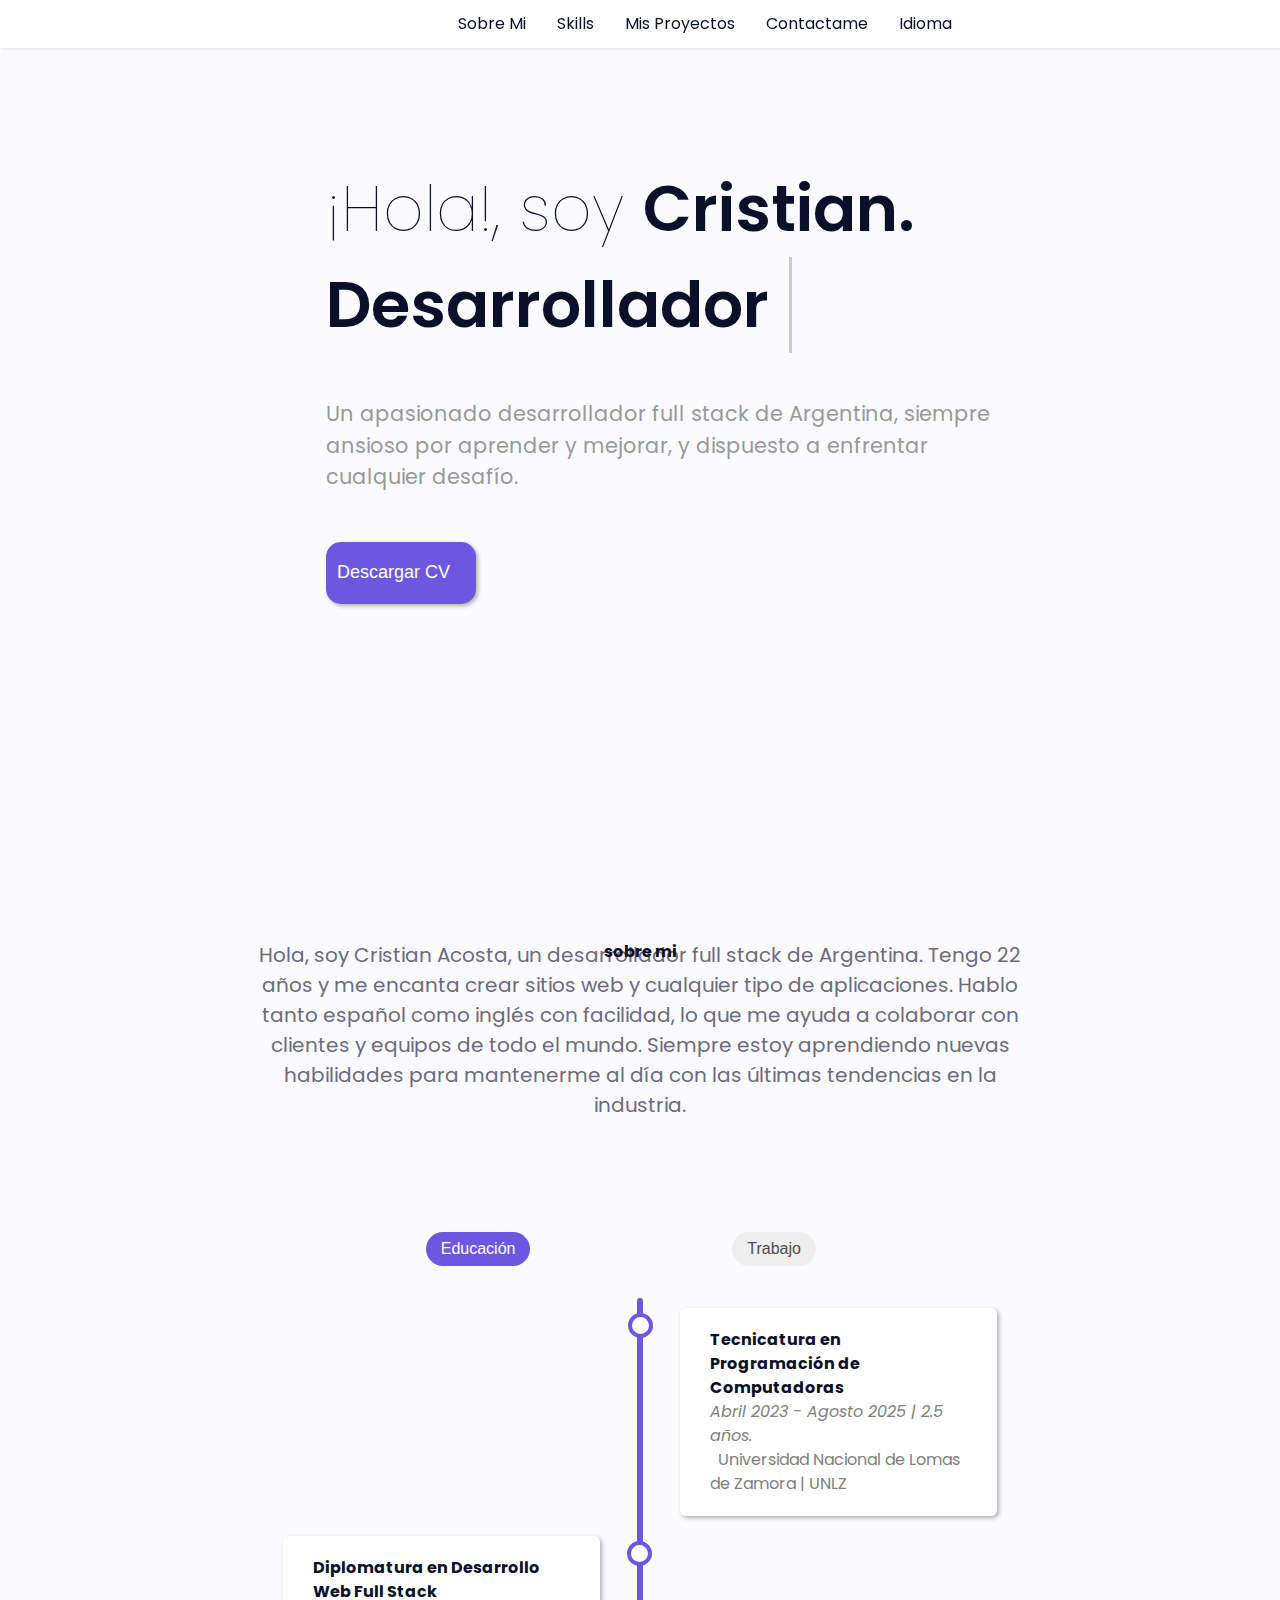
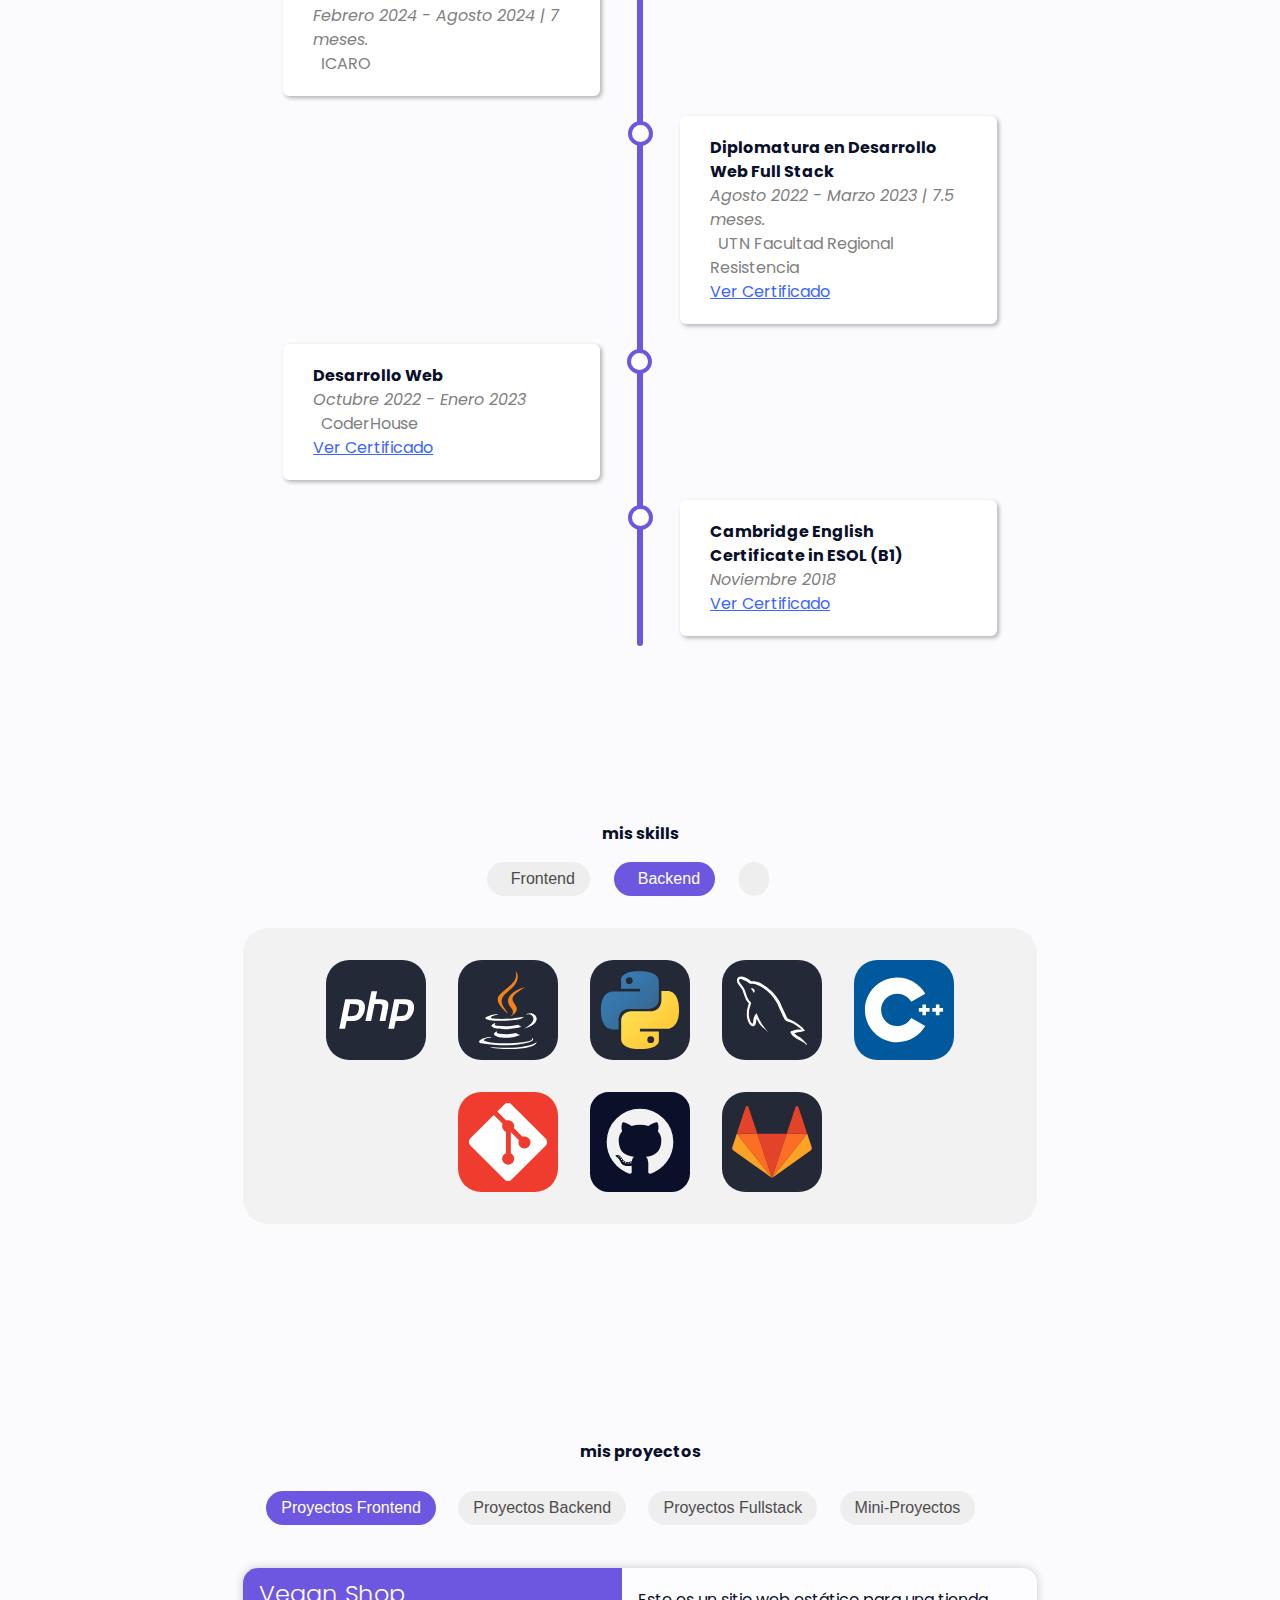
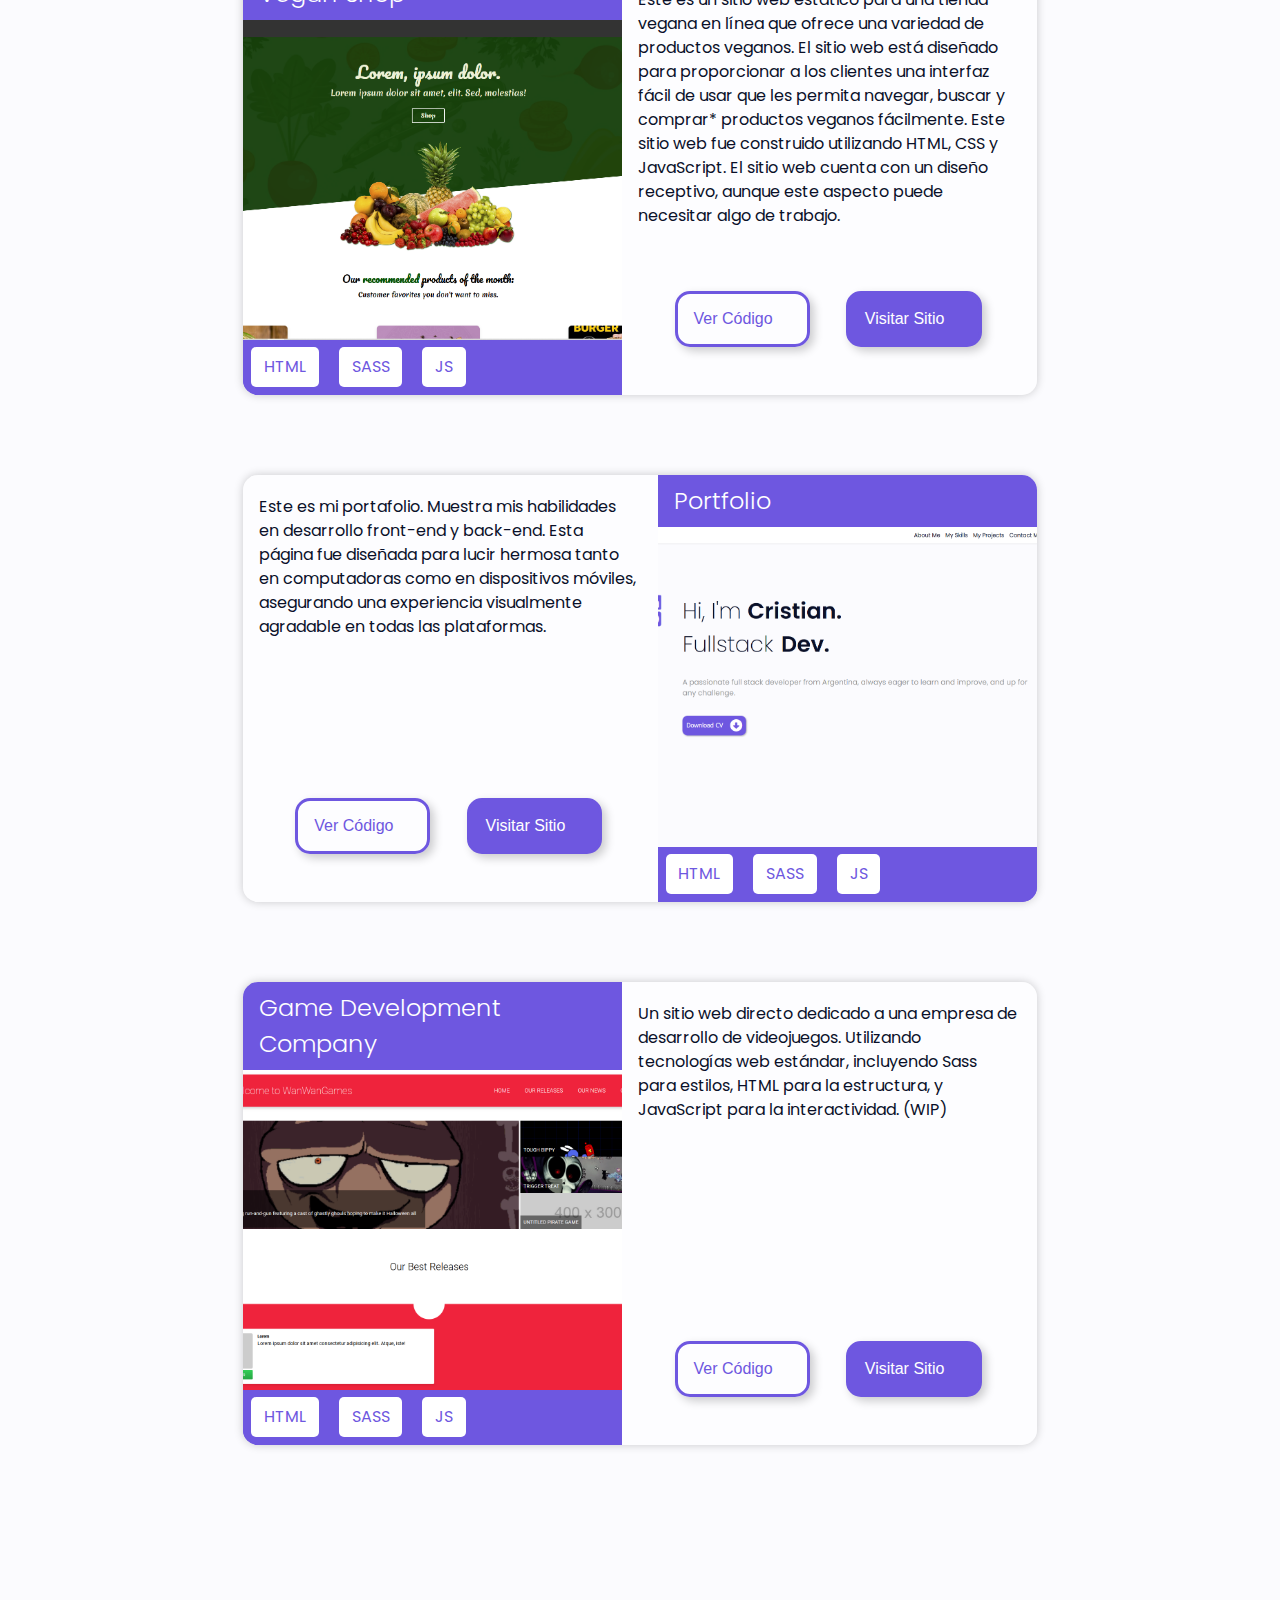
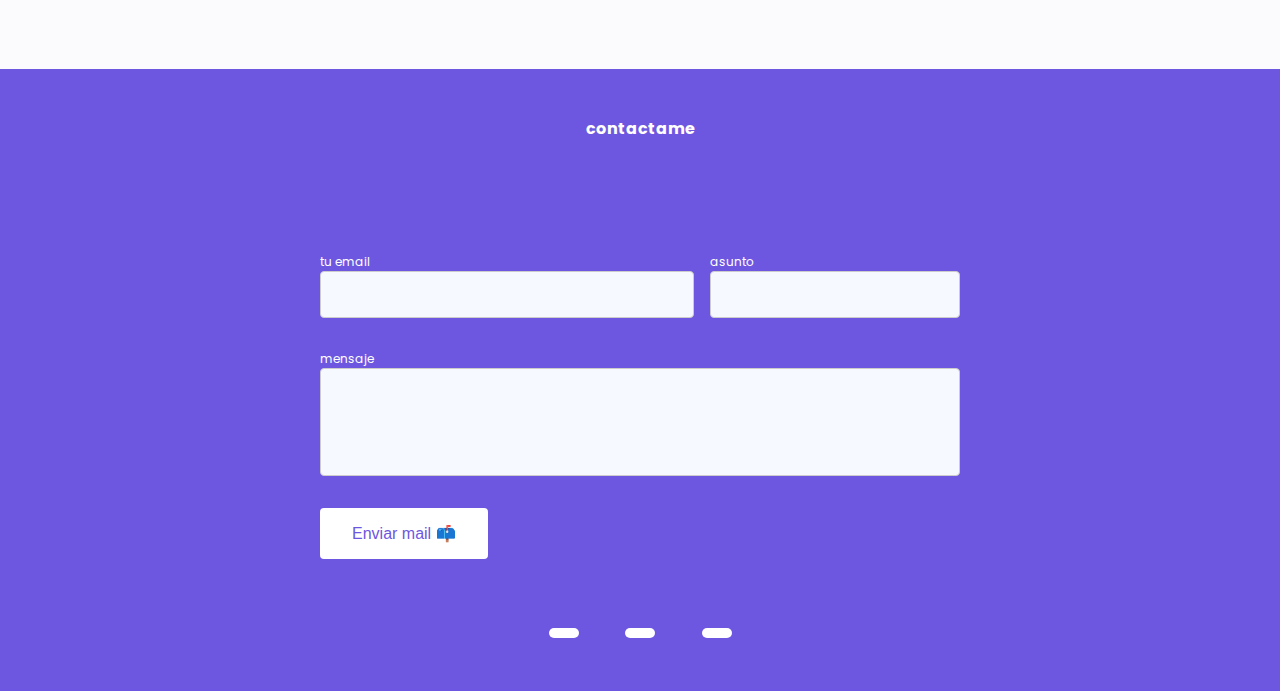
==== commit c84d4a1a: "favicon added" ====
--- a/pages/es/index.html
+++ b/pages/es/index.html
@@ -4,7 +4,8 @@
 <head>
     <meta charset="UTF-8">
     <meta name="viewport" content="width=device-width, initial-scale=1.0">
-    <title>💼 Portfolio</title>
+    <link rel="icon" href="data:image/svg+xml,<svg xmlns=%22http://www.w3.org/2000/svg%22 viewBox=%220 0 100 100%22><text y=%22.9em%22 font-size=%2290%22>💼 </text></svg>">
+    <title>Portfolio</title>
     <link rel="stylesheet" href="../../css/style.css">
 
     <!-- Fonts -->
--- a/css/style.css
+++ b/css/style.css
@@ -231,8 +231,11 @@
     display: flex;
     width: 20%;
     margin: 0 auto;
-    margin-top: 3%;
+    margin-top: 0%;
     justify-content: space-evenly; }
+    @media screen and (max-width: 800px) {
+      footer .footer-links {
+        margin-top: 15%; } }
     footer .footer-links a {
       background-color: white;
       border-radius: 50px;
@@ -245,16 +248,17 @@
         position: relative;
         top: 1px; }
 
-@media screen and (max-width: 800px) {
-  #form {
-    padding: 5%;
-    padding-bottom: 0px; } }
-
-@media screen and (min-width: 1200px) {
-  #form {
-    padding-left: 25%;
-    padding-right: 25%;
-    margin-top: 3rem; } }
+#form {
+  padding-top: 0;
+  padding: 5%; }
+  @media screen and (max-width: 800px) {
+    #form {
+      padding-bottom: 0px; } }
+  @media screen and (min-width: 1200px) {
+    #form {
+      padding-left: 25%;
+      padding-right: 25%;
+      margin-top: 3rem; } }
 
 .field label {
   display: block;
